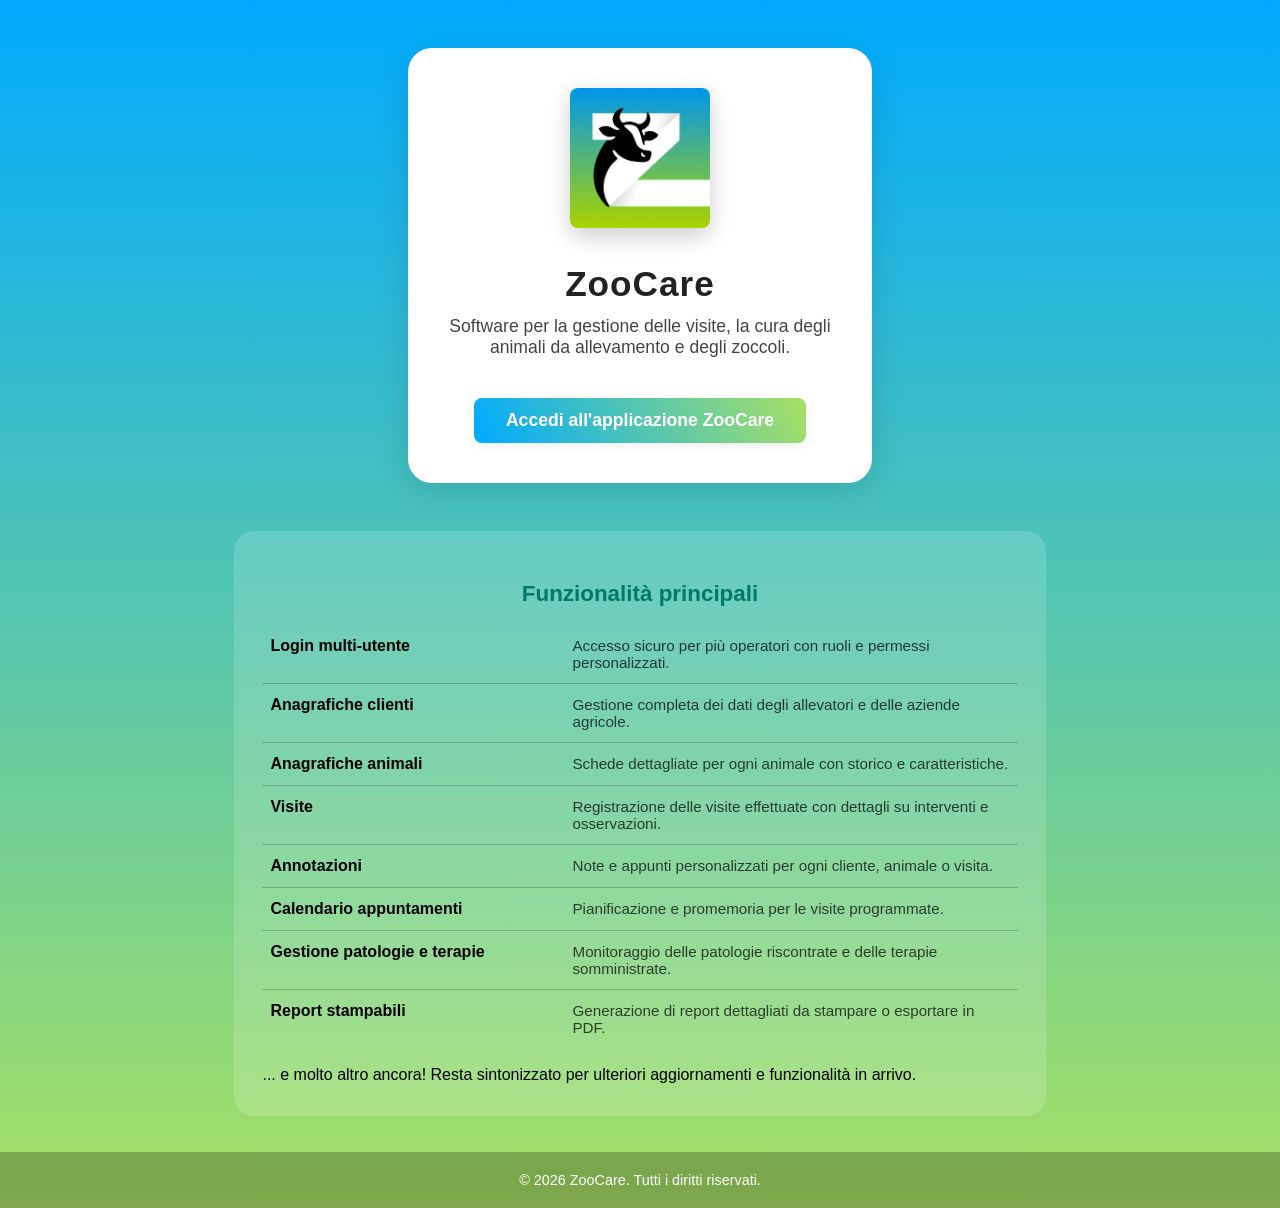
==== index.html @ af63c7a3 "feat: basig html and styles for the splash page" ====
<!DOCTYPE html>
<html lang="it">
<head>
  <meta charset="UTF-8">
  <meta name="viewport" content="width=device-width, initial-scale=1.0">
  <title>ZooCare - Coming Soon</title>
  <link rel="icon" href="logo-zoocare.png">
  <link rel="stylesheet" href="styles.css">
</head>
<body>
  <div class="splash-box">
    <div class="logo">
      <img src="logo-zoocare.png" alt="Logo ZooCare" >
    </div>
    <h1>ZooCare</h1>
    <div class="subtitle">
      Software per la gestione delle visite, la cura degli animali da allevamento e degli zoccoli.
    </div>
    <a class="link-btn" href="https://hub.zoocare.app" target="_blank">Accedi all'applicazione ZooCare</a>
  </div>

  <div class="features-box">
    <h2>Funzionalità principali</h2>
    <table class="features-table">
      <tbody>
        <tr>
          <td>Login multi-utente</td>
          <td>Accesso sicuro per più operatori con ruoli e permessi personalizzati.</td>
        </tr>
        <tr>
          <td>Anagrafiche clienti</td>
          <td>Gestione completa dei dati degli allevatori e delle aziende agricole.</td>
        </tr>
        <tr>
          <td>Anagrafiche animali</td>
          <td>Schede dettagliate per ogni animale con storico e caratteristiche.</td>
        </tr>
        <tr>
          <td>Visite</td>
          <td>Registrazione delle visite effettuate con dettagli su interventi e osservazioni.</td>
        </tr>
        <tr>
          <td>Annotazioni</td>
          <td>Note e appunti personalizzati per ogni cliente, animale o visita.</td>
        </tr>
        <tr>
          <td>Calendario appuntamenti</td>
          <td>Pianificazione e promemoria per le visite programmate.</td>
        </tr>
        <tr>
          <td>Gestione patologie e terapie</td>
          <td>Monitoraggio delle patologie riscontrate e delle terapie somministrate.</td>
        </tr>
        <tr>
          <td>Report stampabili</td>
          <td>Generazione di report dettagliati da stampare o esportare in PDF.</td>
        </tr>
      </tbody>
    </table>
    <br>
    ... e molto altro ancora! Resta sintonizzato per ulteriori aggiornamenti e funzionalità in arrivo.
  </div>

  <footer>
    &copy; 2026 ZooCare. Tutti i diritti riservati.
  </footer>
</body>
</html>
---- styles.css ----
body {
  margin: 0;
  padding: 0;
  min-height: 100vh;
  display: flex;
  flex-direction: column;
  justify-content: center;
  align-items: center;
  background: linear-gradient(180deg, #00aaff 0%, #a8e063 100%);
  font-family: 'Segoe UI', Arial, sans-serif;
}

.logo {
  margin-bottom: 12px;
  box-shadow: 0 8px 22px rgba(0, 0, 0, 0.2);
  border-radius: 12px;
  display: flex;
  justify-content: center;
  align-items: center;
}

.logo img {
  width: 140px;
  height: 140px;
  border-radius: 8px;
}

h1 {
  font-size: 2.2rem;
  color: #222;
  margin-bottom: 12px;
  letter-spacing: 1px;
}

.subtitle {
  font-size: 1.1rem;
  color: #444;
  margin-bottom: 32px;
  text-align: center;
  max-width: 400px;
}

.coming-soon {
  font-size: 1.2rem;
  color: #00796b;
  font-weight: bold;
  margin-bottom: 24px;
}

.link {
  font-size: 1rem;
  color: #007aff;
  text-decoration: none;
  border-bottom: 1px dotted #007aff;
  transition: color 0.2s;
}

.link:hover {
  color: #005fa3;
}

.splash-box {
  background: #fff;
  padding: 40px 32px;
  border-radius: 24px;
  box-shadow: 0 8px 32px rgba(0,0,0,0.12);
  display: flex;
  flex-direction: column;
  align-items: center;
  max-width: 420px;
  margin: 48px 0;
}

.link-btn {
  display: inline-block;
  margin-top: 8px;
  padding: 12px 32px;
  background: linear-gradient(60deg, #00aaff 1%, #a8e063 100%);
  color: #fff;
  font-weight: bold;
  font-size: 1.1rem;
  border: none;
  border-radius: 8px;
  text-decoration: none;
  box-shadow: 0 2px 8px rgba(0,0,0,0.08);
  transition: background 0.2s, box-shadow 0.2s;
}

.link-btn:hover {
  background: linear-gradient(60deg, #007aff 1%, #7ed957 100%);
  box-shadow: 0 4px 16px rgba(0,0,0,0.12);
}

.features-box {
  background: rgba(255, 255, 255, 0.15);
  padding: 32px 28px;
  border-radius: 20px;
  max-width: 800px;
  margin: 0 auto 36px auto;
}

.features-box h2 {
  font-size: 1.4rem;
  color: #00796b;
  margin-bottom: 18px;
  text-align: center;
}

.features-table {
  width: 100%;
  border-collapse: collapse;
}

.features-table tr {
  border-bottom: 1px solid rgba(0, 0, 0, 0.2);
}

.features-table tr:last-child {
  border-bottom: none;
}

.features-table td {
  padding: 12px 8px;
  vertical-align: top;
}

.features-table td:first-child {
  font-weight: bold;
  color: #000;
  white-space: nowrap;
  width: 40%;
}

.features-table td:last-child {
  color: rgba(0, 0, 0, 0.72);
  font-size: 0.95rem;
}

footer {
  width: 100%;
  text-align: center;
  color: rgba(255, 255, 255, 0.99);
  background-color: rgba(0, 0, 0, 0.25);
  font-size: 0.9rem;
  padding: 20px 0;
  margin-top: auto;
}
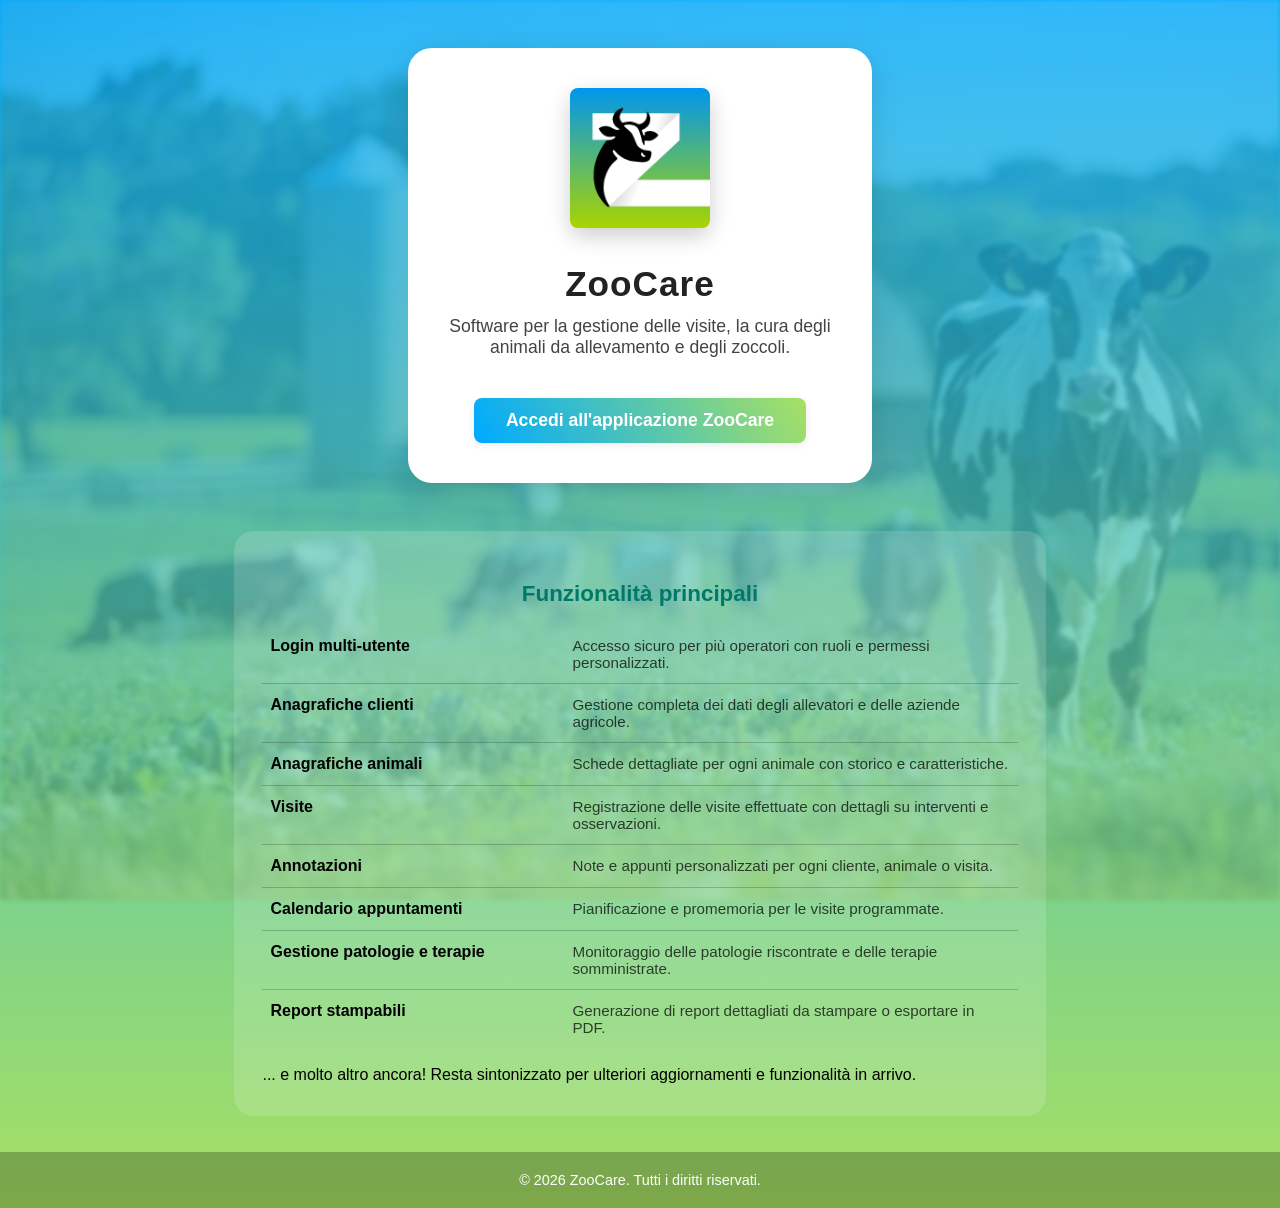
==== commit cceaf37f: "feat: mobile styles" ====
--- a/index.html
+++ b/index.html
@@ -6,6 +6,7 @@
   <title>ZooCare - Coming Soon</title>
   <link rel="icon" href="logo-zoocare.png">
   <link rel="stylesheet" href="styles.css">
+  <link rel="stylesheet" href="mobile.css">
 </head>
 <body>
   <div class="splash-box">
--- a/styles.css
+++ b/styles.css
@@ -1,3 +1,7 @@
+html, body {
+  overscroll-behavior: none;
+}
+
 body {
   margin: 0;
   padding: 0;
@@ -8,6 +12,24 @@
   align-items: center;
   background: linear-gradient(180deg, #00aaff 0%, #a8e063 100%);
   font-family: 'Segoe UI', Arial, sans-serif;
+  position: relative;
+}
+
+body::before {
+  content: '';
+  position: fixed;
+  top: 0;
+  left: 0;
+  width: 100%;
+  height: 100%;
+  background-image: url('bg.webp');
+  background-repeat: no-repeat;
+  background-size: cover;
+  background-attachment: fixed;
+  opacity: 0.25;
+  filter: blur(2px);
+  z-index: -1;
+  pointer-events: none;
 }
 
 .logo {
--- a/mobile.css
+++ b/mobile.css
@@ -0,0 +1,130 @@
+/* Mobile styles - max 768px */
+@media screen and (max-width: 768px) {
+  body {
+    padding: 0;
+  }
+
+  .splash-box {
+    padding: 28px 20px;
+    margin: 24px 24px;
+    max-width: 100%;
+    border-radius: 18px;
+  }
+
+  .logo img {
+    width: 100px;
+    height: 100px;
+  }
+
+  h1 {
+    font-size: 1.8rem;
+    margin-bottom: 8px;
+  }
+
+  .subtitle {
+    font-size: 1rem;
+    margin-bottom: 24px;
+    max-width: 100%;
+  }
+
+  .link-btn {
+    padding: 12px 24px;
+    font-size: 1rem;
+    width: 100%;
+    text-align: center;
+    box-sizing: border-box;
+  }
+
+  .features-box {
+    padding: 20px 16px;
+    margin: 24px;
+    max-width: 100%;
+    border-radius: 16px;
+  }
+
+  .features-box h2 {
+    font-size: 1.2rem;
+    margin-bottom: 14px;
+  }
+
+  .features-table td {
+    display: block;
+    padding: 8px 4px;
+    width: 100%;
+  }
+
+  .features-table td:first-child {
+    white-space: normal;
+    padding-bottom: 4px;
+    border-bottom: none;
+  }
+
+  .features-table td:last-child {
+    padding-top: 0;
+    padding-bottom: 16px;
+    font-size: 0.9rem;
+  }
+
+  .features-table tr {
+    display: block;
+    border-bottom: 1px solid rgba(0, 0, 0, 0.15);
+    padding: 8px 0;
+  }
+
+  .features-table tr:last-child {
+    border-bottom: none;
+  }
+
+  footer {
+    font-size: 0.8rem;
+    padding: 16px 0;
+  }
+}
+
+/* Extra small devices - max 480px */
+@media screen and (max-width: 480px) {
+  body {
+    padding: 0;
+  }
+
+  .splash-box {
+    padding: 24px 16px;
+    margin: 16px 16px;
+  }
+
+  .logo img {
+    width: 80px;
+    height: 80px;
+  }
+
+  h1 {
+    font-size: 1.5rem;
+  }
+
+  .subtitle {
+    font-size: 0.95rem;
+  }
+
+  .link-btn {
+    padding: 10px 20px;
+    font-size: 0.95rem;
+  }
+
+  .features-box {
+    padding: 16px 12px;
+    border-radius: 0;
+    margin-bottom: 0;
+  }
+
+  .features-box h2 {
+    font-size: 1.1rem;
+  }
+
+  .features-table td:first-child {
+    font-size: 0.95rem;
+  }
+
+  .features-table td:last-child {
+    font-size: 0.85rem;
+  }
+}
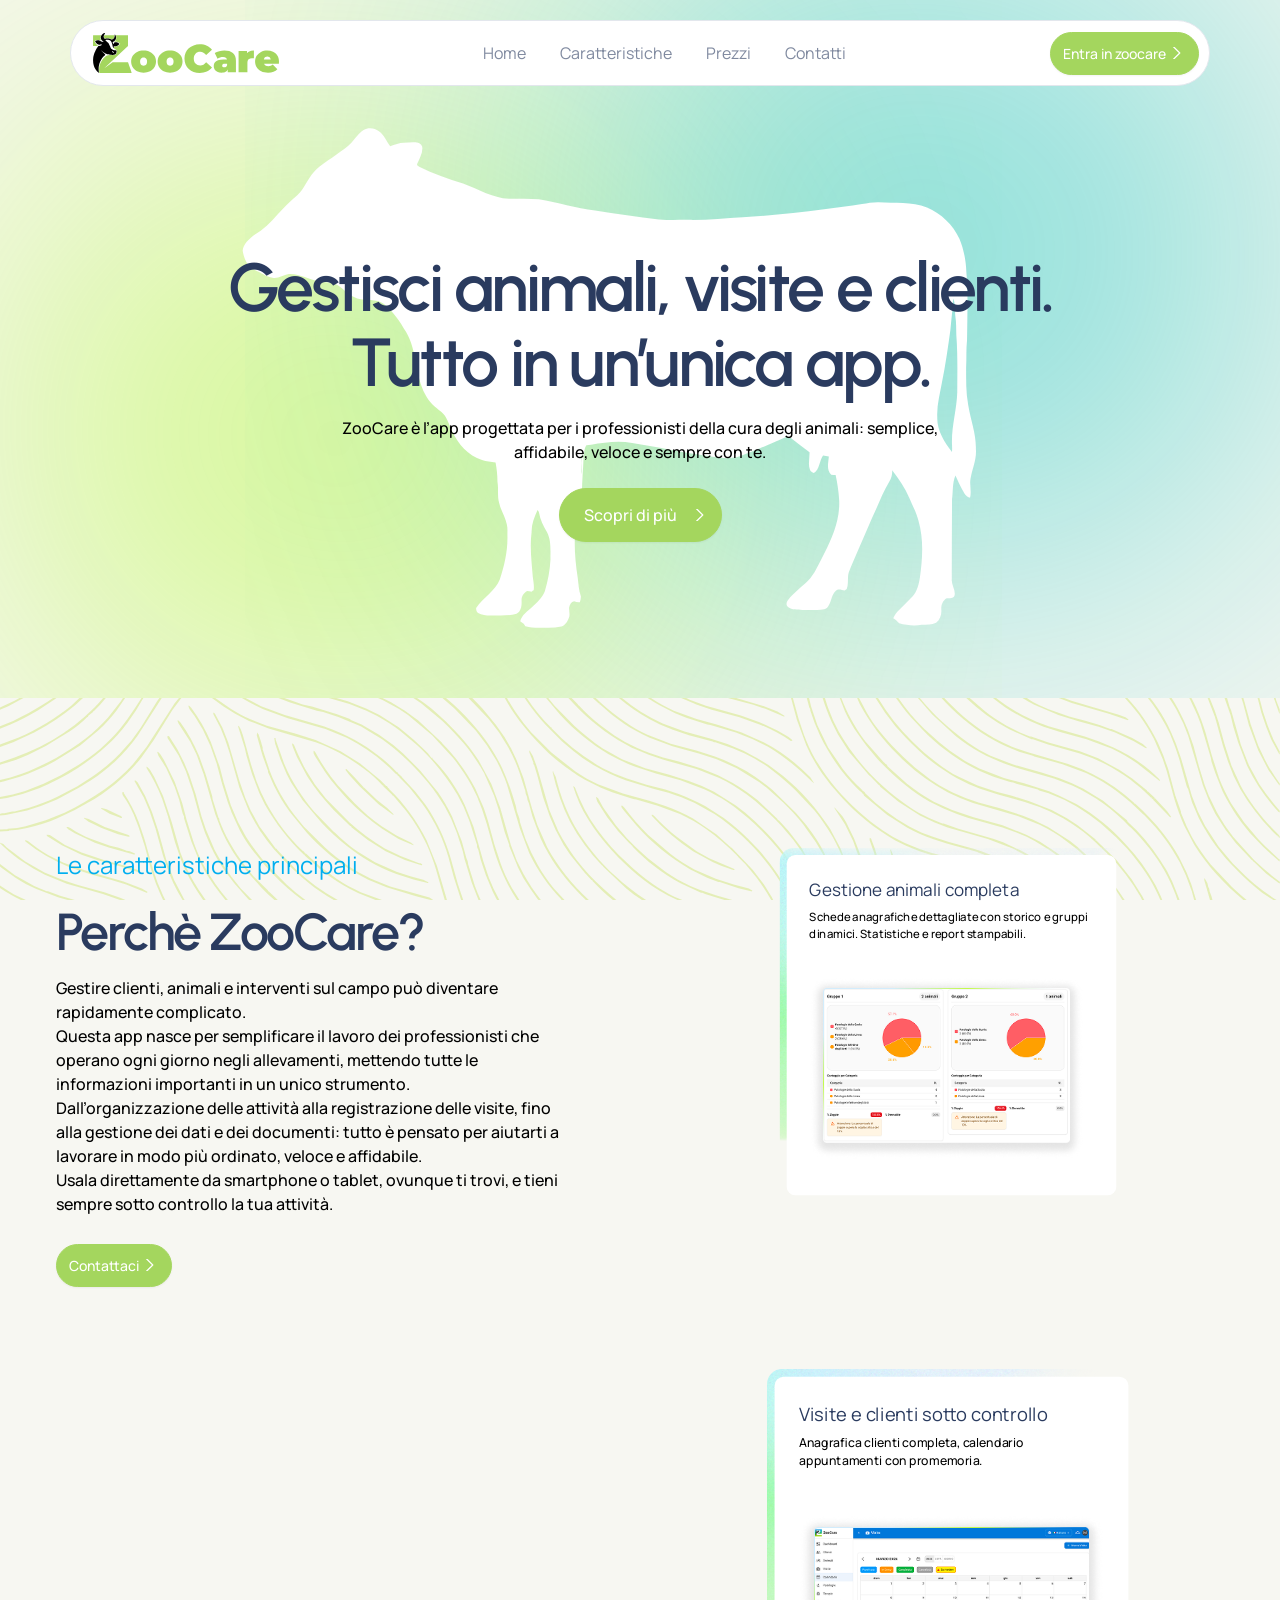
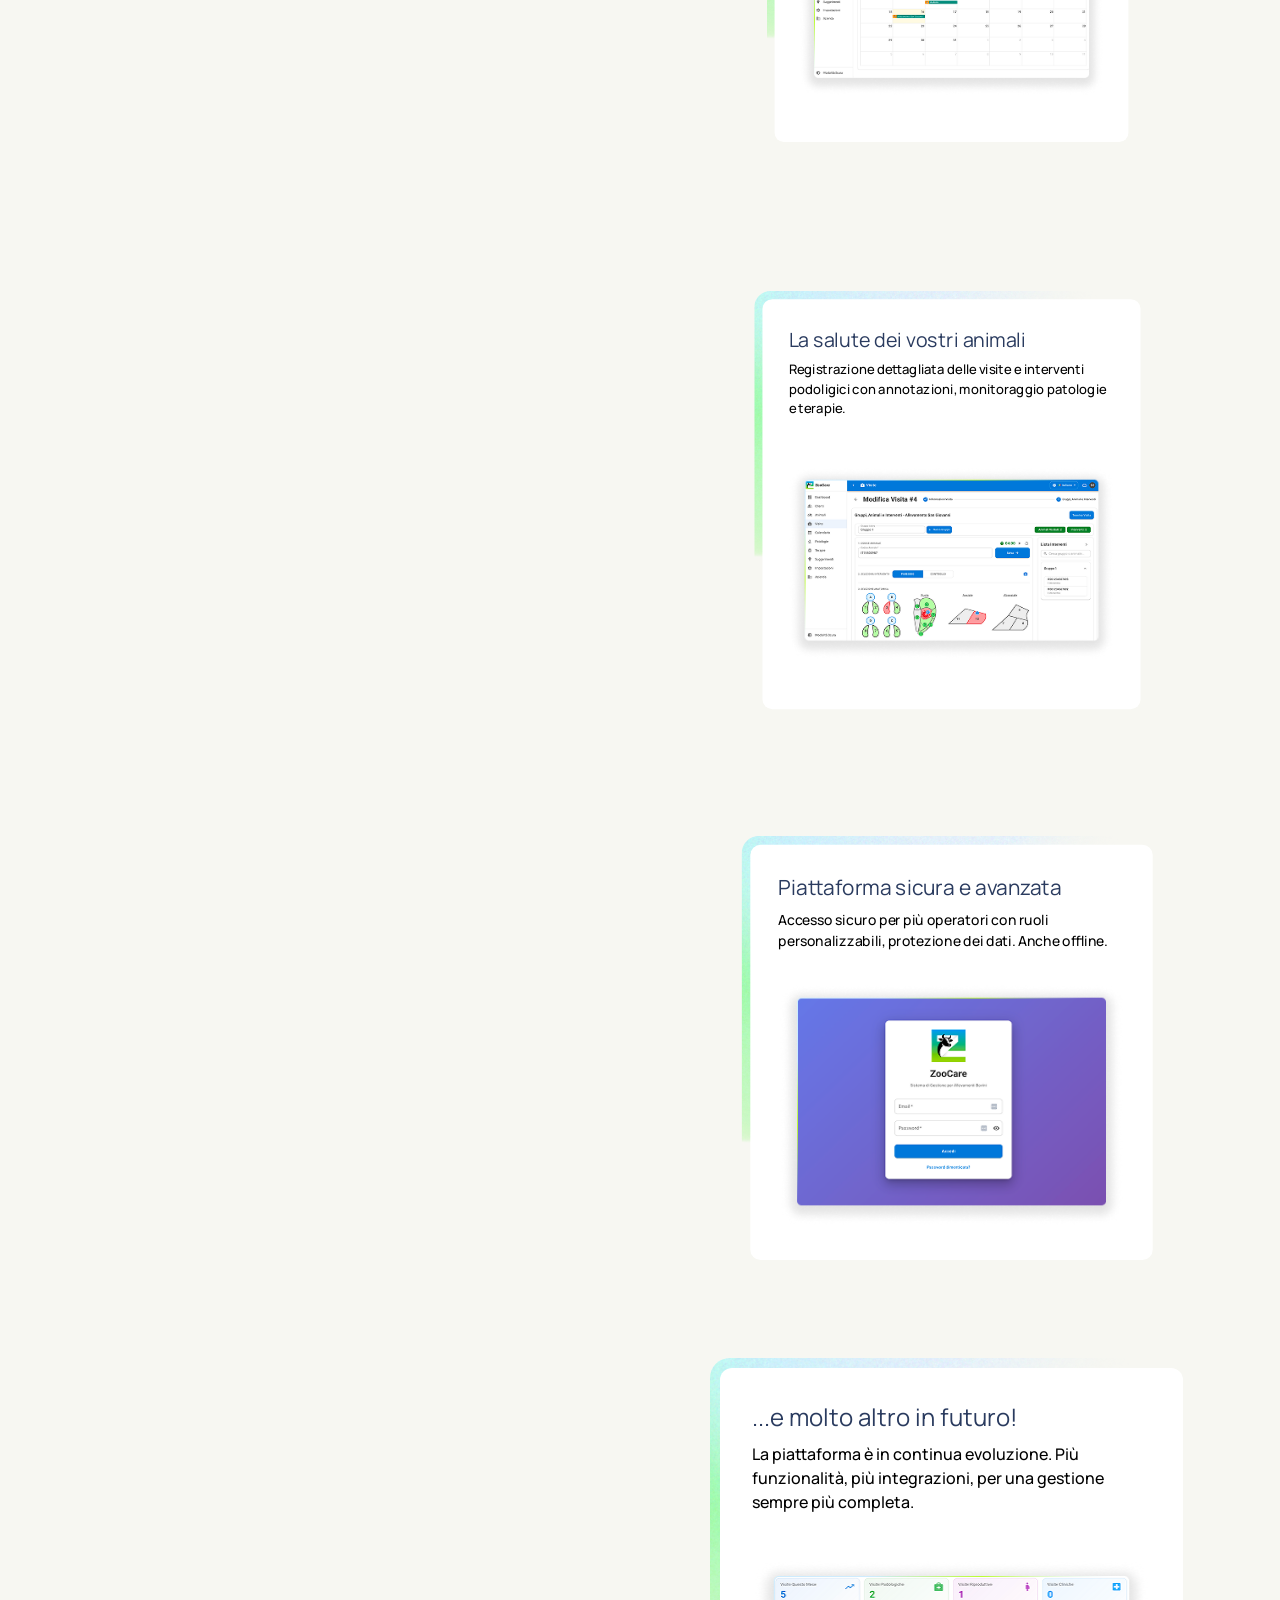
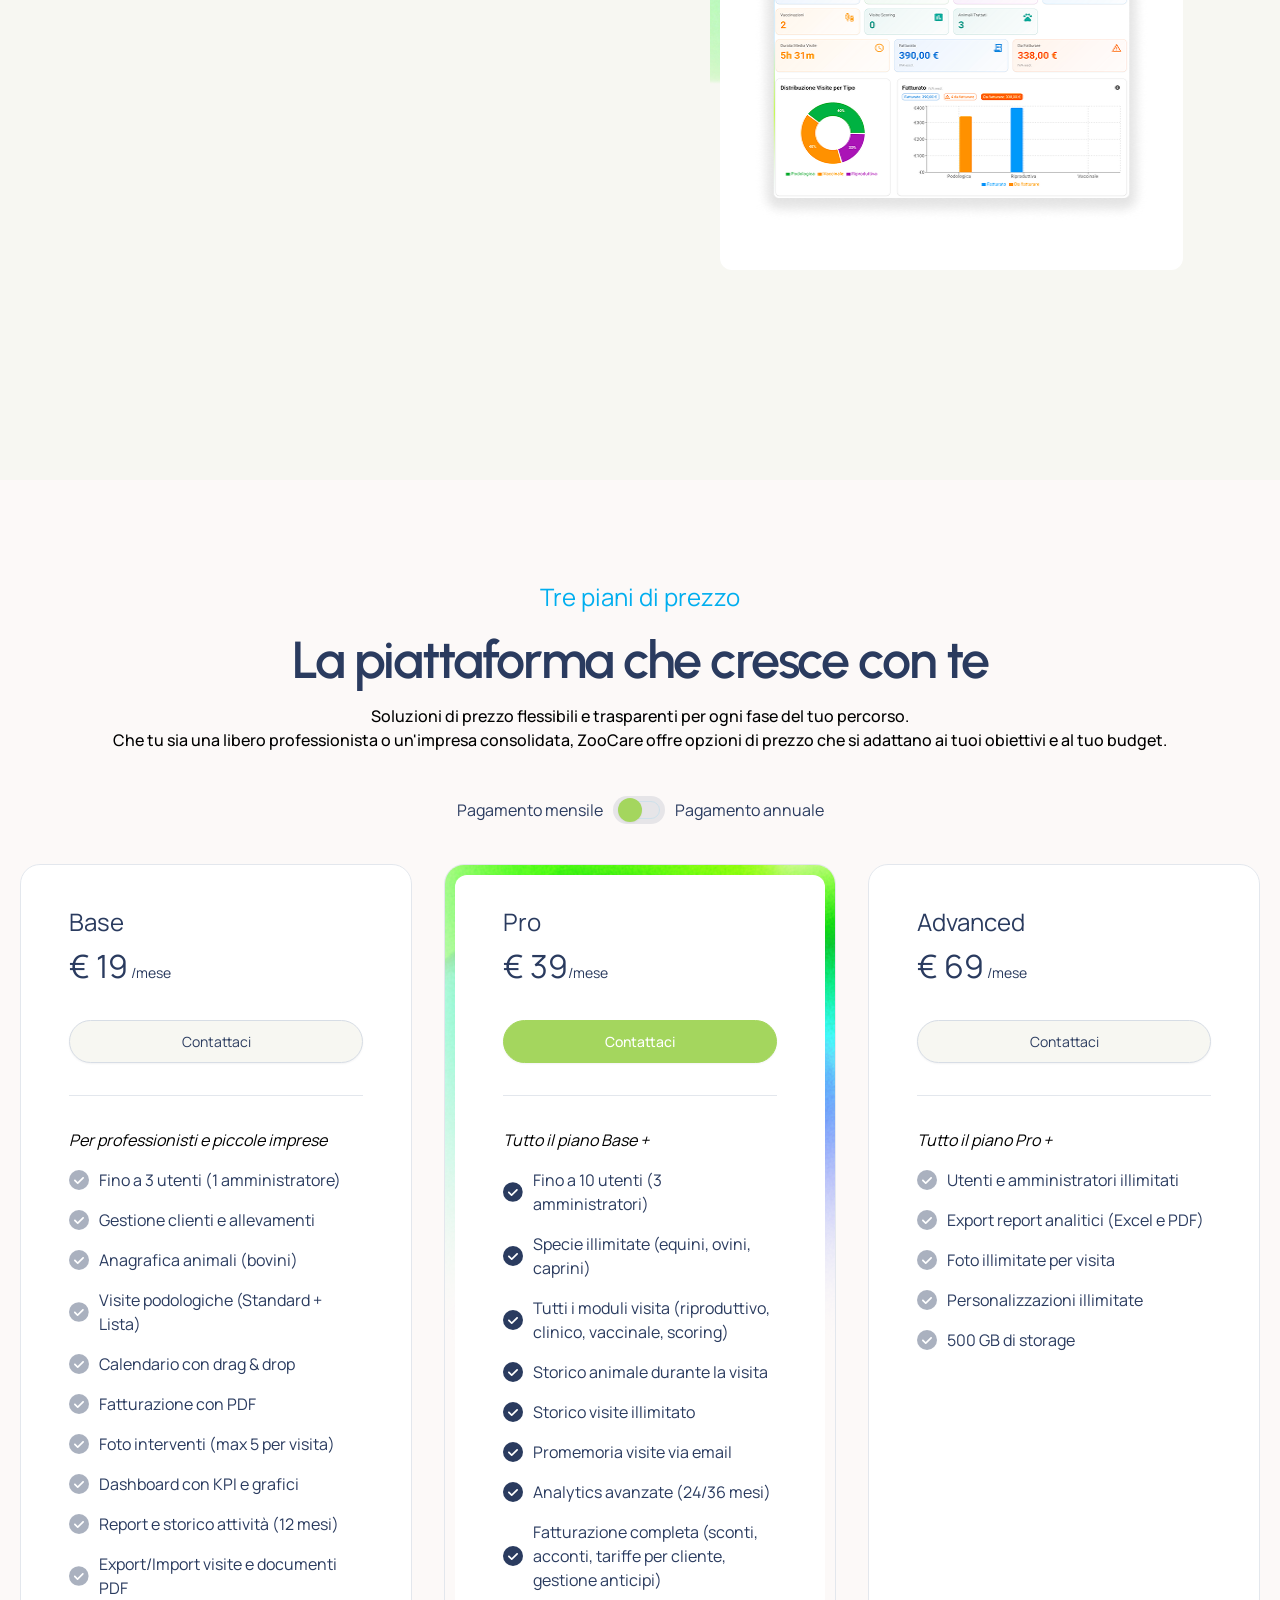
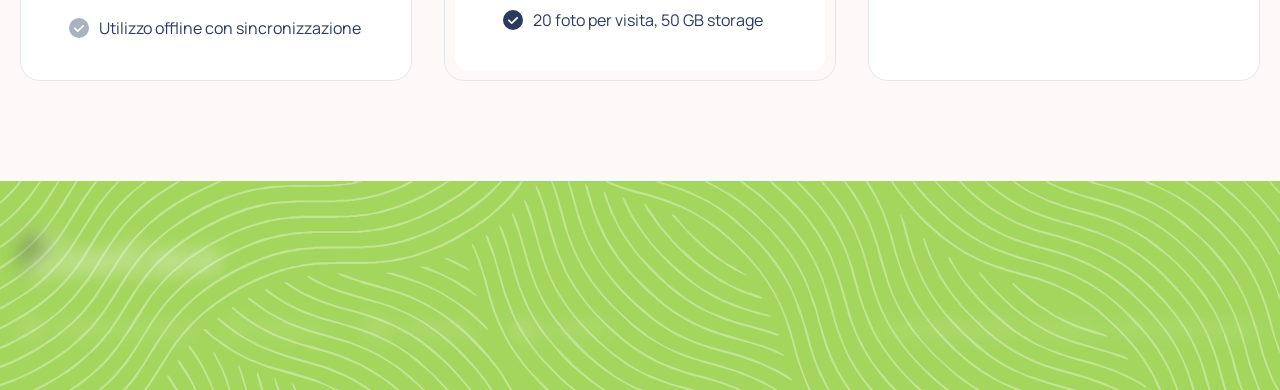
==== commit 806cbc89: "Deploy zoocare-website to / - 2026-03-31 19:22:18 UTC" ====
--- a/index.html
+++ b/index.html
@@ -1,69 +1,1367 @@
-<!DOCTYPE html>
-<html lang="it">
-<head>
-  <meta charset="UTF-8">
-  <meta name="viewport" content="width=device-width, initial-scale=1.0">
-  <title>ZooCare - Coming Soon</title>
-  <link rel="icon" href="logo-zoocare.png">
-  <link rel="stylesheet" href="styles.css">
-  <link rel="stylesheet" href="mobile.css">
-</head>
-<body>
-  <div class="splash-box">
-    <div class="logo">
-      <img src="logo-zoocare.png" alt="Logo ZooCare" >
-    </div>
-    <h1>ZooCare</h1>
-    <div class="subtitle">
-      Software per la gestione delle visite, la cura degli animali da allevamento e degli zoccoli.
-    </div>
-    <a class="link-btn" href="https://hub.zoocare.app" target="_blank">Accedi all'applicazione ZooCare</a>
-  </div>
-
-  <div class="features-box">
-    <h2>Funzionalità principali</h2>
-    <table class="features-table">
-      <tbody>
-        <tr>
-          <td>Login multi-utente</td>
-          <td>Accesso sicuro per più operatori con ruoli e permessi personalizzati.</td>
-        </tr>
-        <tr>
-          <td>Anagrafiche clienti</td>
-          <td>Gestione completa dei dati degli allevatori e delle aziende agricole.</td>
-        </tr>
-        <tr>
-          <td>Anagrafiche animali</td>
-          <td>Schede dettagliate per ogni animale con storico e caratteristiche.</td>
-        </tr>
-        <tr>
-          <td>Visite</td>
-          <td>Registrazione delle visite effettuate con dettagli su interventi e osservazioni.</td>
-        </tr>
-        <tr>
-          <td>Annotazioni</td>
-          <td>Note e appunti personalizzati per ogni cliente, animale o visita.</td>
-        </tr>
-        <tr>
-          <td>Calendario appuntamenti</td>
-          <td>Pianificazione e promemoria per le visite programmate.</td>
-        </tr>
-        <tr>
-          <td>Gestione patologie e terapie</td>
-          <td>Monitoraggio delle patologie riscontrate e delle terapie somministrate.</td>
-        </tr>
-        <tr>
-          <td>Report stampabili</td>
-          <td>Generazione di report dettagliati da stampare o esportare in PDF.</td>
-        </tr>
-      </tbody>
-    </table>
-    <br>
-    ... e molto altro ancora! Resta sintonizzato per ulteriori aggiornamenti e funzionalità in arrivo.
-  </div>
-
-  <footer>
-    &copy; 2026 ZooCare. Tutti i diritti riservati.
-  </footer>
-</body>
-</html>+<!doctype html>
+<html lang="en">
+  <head>
+    <!-- =========================
+Head links 
+===========================-->
+
+<meta charset="UTF-8" />
+<meta name="viewport" content="width=device-width, initial-scale=1.0" />
+<meta name="title" content="ZooCare - L'app per i professionisti della cura degli animali" />
+<meta
+  name="description"
+  content="ZooCare è l'app progettata per i professionisti della cura degli animali: gestisci animali, visite e clienti in un'unica app semplice, affidabile, veloce e sempre con te."
+/>
+<meta
+  name="keywords"
+  content="gestione animali, app veterinaria, gestione allevamenti, visite veterinarie, gestione clienti animali, software veterinario, app allevatori, ZooCare"
+/>
+<meta name="author" content="ZooCare" />
+<meta
+  name="robots"
+  content="index, follow, max-snippet:-1, max-image-preview:large, max-video-preview:-1"
+/>
+<meta name="googlebot" content="index, follow" />
+<meta name="bingbot" content="index, follow" />
+
+<meta name="language" content="Italian" />
+<meta name="geo.region" content="IT" />
+<meta name="geo.placename" content="Italy" />
+
+<link rel="canonical" href="https://zoocare.app/" />
+
+<!-- Additional SEO Meta Tags -->
+<meta name="rating" content="General" />
+<meta name="distribution" content="Global" />
+<meta name="revisit-after" content="7 days" />
+<meta name="expires" content="never" />
+
+<!-- Open Graph / Facebook -->
+<meta property="og:type" content="website" />
+<meta property="og:url" content="https://zoocare.app/" />
+<meta property="og:title" content="ZooCare - L'app per i professionisti della cura degli animali" />
+<meta
+  property="og:description"
+  content="ZooCare è l'app progettata per i professionisti della cura degli animali: gestisci animali, visite e clienti in un'unica app semplice, affidabile, veloce e sempre con te."
+/>
+<meta
+  property="og:image"
+  content="https://zoocare.app/new/og-image.jpg"
+/>
+<meta property="og:image:width" content="1200" />
+<meta property="og:image:height" content="630" />
+<meta property="og:image:alt" content="ZooCare - L'app per i professionisti della cura degli animali" />
+<meta property="og:site_name" content="ZooCare" />
+<meta property="og:locale" content="it_IT" />
+<meta property="article:author" content="ZooCare" />
+<meta property="article:publisher" content="ZooCare" />
+
+<!-- Twitter -->
+<meta name="twitter:card" content="summary_large_image" />
+<meta name="twitter:site" content="@ZooCare" />
+<meta name="twitter:creator" content="@ZooCare" />
+<meta name="twitter:url" content="https://zoocare.app/" />
+<meta name="twitter:title" content="ZooCare - L'app per i professionisti della cura degli animali" />
+<meta
+  name="twitter:description"
+  content="ZooCare è l'app progettata per i professionisti della cura degli animali: gestisci animali, visite e clienti in un'unica app semplice, affidabile, veloce e sempre con te."
+/>
+<meta
+  name="twitter:image"
+  content="https://zoocare.app/new/og-image.jpg"
+/>
+<meta name="twitter:image:alt" content="ZooCare - L'app per i professionisti della cura degli animali" />
+
+<!-- Additional SEO Meta Tags -->
+<meta name="theme-color" content="#000000" />
+<meta name="msapplication-TileColor" content="#000000" />
+<meta name="mobile-web-app-capable" content="yes" />
+<meta name="apple-mobile-web-app-status-bar-style" content="black-translucent" />
+<meta name="apple-mobile-web-app-title" content="ZooCare" />
+<meta name="application-name" content="ZooCare" />
+<meta name="msapplication-tooltip" content="ZooCare - L'app per i professionisti della cura degli animali" />
+<meta name="msapplication-starturl" content="/" />
+<!-- Favicon and Icons -->
+<link rel="icon" type="image/png" href="/favicon-96x96.png" sizes="96x96" />
+<link rel="icon" type="image/svg+xml" href="/favicon.svg" />
+<link rel="shortcut icon" href="/favicon.ico" />
+<link rel="apple-touch-icon" sizes="180x180" href="/apple-touch-icon.png" />
+<link rel="manifest" href="/site.webmanifest" />
+<link rel="preconnect" href="https://fonts.googleapis.com" />
+<link rel="preconnect" href="https://fonts.gstatic.com" crossorigin />
+<link href="https://fonts.googleapis.com/css2?family=Manrope:wght@200..800&family=Urbanist:ital,wght@0,100..900;1,100..900&display=swap" rel="stylesheet">+
+
+    <title>ZooCare</title>
+    
+    <link rel="stylesheet" href="/assets/index-TMapyif7.css">
+  </head>
+  <body class="bg-background-1 dark:bg-background-5 overflow-x-hidden">
+    <!-- =========================
+Header v1
+===========================-->
+<header>
+  <div
+    class="header-one lp:max-w-[1290px]! bg-white border-stroke-2 dark:border-stroke-6 dark:bg-background-9 fixed top-5 left-1/2 z-50 mx-auto flex w-full max-w-[350px] -translate-x-1/2 items-center justify-between rounded-full border px-2.5 py-2.5 opacity-0 backdrop-blur-lg max-[400px]:max-w-[350px] min-[425px]:max-w-[375px] min-[500px]:max-w-[450px] sm:max-w-[620px] md:max-w-[720px] lg:max-w-[960px] xl:max-w-[1140px] xl:py-0 dark:border"
+    data-ns-animate
+    data-direction="up"
+    data-offset="100"
+  >
+    <div>
+      <a href="./">
+        <span class="sr-only">Home</span>
+        <figure class="hidden lg:block lg:max-w-[198px] pl-3 pt-3 pb-3">
+          <img src="./images/ZooCare.svg" alt="ZooCare" class="dark:invert" />
+        </figure>
+        <figure class="block max-w-[44px] lg:hidden">
+          <img src="./images/ZooCare-icon.svg" alt="Nexsas" class="pl-3 block w-full dark:hidden" />
+          <img src="./images/shared/logo-dark.svg" alt="Nexsas" class="pl-3 hidden w-full dark:block" />
+        </figure>
+      </a>
+    </div>
+    <nav class="hidden items-center xl:flex">
+      <ul class="flex items-center">
+        <li class="nav-item relative cursor-pointer py-2.5">
+          <a
+            href="#home"
+            class="lenis-scroll-to hover:border-stroke-2 dark:hover:border-stroke-7 text-tagline-1 text-secondary/60 hover:text-secondary dark:text-accent/60 dark:hover:text-accent flex items-center gap-1 rounded-full border border-transparent px-4 py-2 font-normal transition-all duration-200"
+          >
+            <span>Home</span>
+          </a>
+        </li>
+        <li class="nav-item relative cursor-pointer py-2.5">
+          <a
+            href="#features"
+            class="lenis-scroll-to hover:border-stroke-2 dark:hover:border-stroke-7 text-tagline-1 text-secondary/60 hover:text-secondary dark:text-accent/60 dark:hover:text-accent flex items-center gap-1 rounded-full border border-transparent px-4 py-2 font-normal transition-all duration-200"
+          >
+            <span>Caratteristiche</span>
+          </a>
+        </li>
+        <li class="nav-item relative cursor-pointer py-2.5">
+          <a
+            href="#pricing"
+            class="lenis-scroll-to hover:border-stroke-2 dark:hover:border-stroke-7 text-tagline-1 text-secondary/60 hover:text-secondary dark:text-accent/60 dark:hover:text-accent flex items-center gap-1 rounded-full border border-transparent px-4 py-2 font-normal transition-all duration-200"
+          >
+            <span>Prezzi</span>
+          </a>
+        </li>
+        <li class="nav-item relative cursor-pointer py-2.5">
+          <a
+            href="mailto:info@zoocare.app"
+            class="hover:border-stroke-2 dark:hover:border-stroke-7 text-tagline-1 text-secondary/60 hover:text-secondary dark:text-accent/60 dark:hover:text-accent flex items-center gap-1 rounded-full border border-transparent px-4 py-2 font-normal transition-all duration-200"
+          >
+            <span>Contatti</span>
+          </a>
+        </li>
+      </ul>
+    </nav>
+
+    <div class="hidden items-center justify-center xl:flex">
+      <a href="https://hub.zoocare.app/login" class="btn btn-md btn-primary hover:btn-primary dark:btn-accent">
+        <span>Entra in ZooCare</span>
+      </a>
+    </div>
+    <div class="block xl:hidden">
+      <button
+        class="nav-hamburger bg-background-4 dark:bg-background-6 flex size-12 cursor-pointer flex-col items-center justify-center gap-[5px] rounded-full"
+      >
+        <span class="sr-only">Menu</span>
+        <span class="bg-stroke-9 dark:bg-stroke-1 block h-0.5 w-6"></span>
+        <span class="bg-stroke-9 dark:bg-stroke-1 block h-0.5 w-6"></span>
+        <span class="bg-stroke-9 dark:bg-stroke-1 block h-0.5 w-6"></span>
+      </button>
+    </div>
+  </div>
+  <!-- =========================
+Mobile Menu
+===========================-->
+
+<aside
+  class="sidebar dark:bg-background-7 scroll-bar fixed top-0 right-0 z-999 h-screen w-full translate-x-full bg-white transition-all duration-300 sm:w-1/2 xl:hidden"
+>
+  <div class="space-y-4 p-5 sm:p-8 lg:p-9">
+    <div class="flex items-center justify-between">
+      <a href="./">
+        <span class="sr-only">Home</span>
+        <figure class="max-w-[44px]">
+          <img src="./images/ZooCare-icon.svg" alt="Nexsas" class="block w-full dark:hidden" />
+          <img src="./images/shared/logo-dark.svg" alt="Nexsas" class="hidden w-full dark:block" />
+        </figure>
+      </a>
+      <button
+        class="nav-hamburger-close bg-background-4 dark:bg-background-9 relative flex size-10 cursor-pointer flex-col items-center justify-center gap-1.5 rounded-full"
+      >
+        <span class="sr-only">Close Menu</span>
+        <span class="bg-stroke-9/60 dark:bg-stroke-1 absolute block h-0.5 w-4 rotate-45"></span>
+        <span class="bg-stroke-9/60 dark:bg-stroke-1 absolute block h-0.5 w-4 -rotate-45"></span>
+      </button>
+    </div>
+    <div class="scroll-bar h-[85vh] w-full overflow-x-hidden overflow-y-auto pb-10">
+      <ul>
+        <li>
+          <a href="#home" class="text-tagline-1 font-normal text-secondary/60 dark:text-accent/60 transition-all duration-200 py-3 border-b border-stroke-4 dark:border-stroke-6 w-full text-left block">
+            Home 
+          </a>
+        </li>
+        <li>
+          <a href="#features" class="text-tagline-1 font-normal text-secondary/60 dark:text-accent/60 transition-all duration-200 py-3 border-b border-stroke-4 dark:border-stroke-6 w-full text-left block">
+            Caratteristiche 
+          </a>
+        </li>
+        <li>
+          <a href="#pricing" class="text-tagline-1 font-normal text-secondary/60 dark:text-accent/60 transition-all duration-200 py-3 border-b border-stroke-4 dark:border-stroke-6 w-full text-left block">
+            Prezzi 
+          </a>
+        </li>
+        <li>
+          <a href="mailto:info@zoocare.app" class="text-tagline-1 font-normal text-secondary/60 dark:text-accent/60 transition-all duration-200 py-3 border-b border-stroke-4 dark:border-stroke-6 w-full text-left block">
+            Contatti 
+          </a>
+        </li>
+      </ul>
+    </div>
+  </div>
+</aside>
+
+</header>
+
+
+    <main>
+      <!-- =========================
+Hero section
+===========================-->
+<section
+  style="background-image: url('/images/bg-zoocare-cow.svg'), url('/images/bg-zoocare-colors.svg');"
+  class="hero-section relative z-0 bg-cover bg-position-[center] bg-no-repeat pt-[260px] pb-9 sm:pt-[150px] sm:pb-[80px] max-sm:pt-[120px] max-sm:pb-[40px] md:pt-[150px] md:pb-14 lg:pt-[190px] xl:pt-[250px] xl:pb-[120px]"
+  id="home"
+>
+  <!--Hero Title Content-->
+  <div
+    class="main-container relative z-10 mb-[100px] flex flex-col items-center space-y-[124px] lg:mb-[50px] xl:mb-[30px] max-sm:mb-[20px] sm:mb-[20px]"
+  >
+    <!--Hero shape right item-->
+    <div class="text-left max-lg:pt-[40px] max-md:pt-[0px] md:text-center">
+      <h1 data-ns-animate data-delay="0.2" class="hero-title mb-4 tracking-tight">
+        Gestisci animali, visite e clienti.<br class="hidden md:block" />
+        Tutto in un’unica app.
+      </h1>
+      <p data-ns-animate data-delay="0.2" class="mx-auto mb-6 max-w-[650px]">
+        ZooCare è l’app progettata per i professionisti della cura degli animali: semplice, affidabile, veloce e sempre con te.
+      </p>
+      <div data-ns-animate data-delay="0.6" class="block md:inline-block">
+        <a
+          href="#features"
+          class="lenis-scroll-to btn btn-primary hover:btn-white dark:btn-accent btn-xl dark:hover:btn-primary mx-auto w-[90%] md:w-auto"
+          aria-label="Start building free"
+        >
+          <span>Scopri di più</span>
+        </a>
+      </div>
+    </div>
+  </div>
+</section>
+
+      <!-- =========================
+Integration section
+===========================-->
+<section
+  class="pt-16 px-9 bg-background-1 bg-[url('/images/bg-waves-green.svg')] bg-fixed md:pt-20 lg:pt-[90px] xl:pt-[150px] pb-8 md:pb-10 lg:pb-[90px] xl:pb-[200px]" id="features"
+>
+  <div>
+    <div class="main-container">
+      <div class="flex flex-col lg:flex-row items-start gap-y-24 gap-x-[140px]">
+        <div
+          class="w-full lg:flex-1 lg:sticky lg:top-28 lg:max-w-full max-w-[520px] lg:mx-0 mx-auto text-center lg:text-left"
+        >
+          <h5 data-ns-animate data-delay="0.2" class="text-accent pb-5"> Le caratteristiche principali </h5>
+          <h2 data-ns-animate data-delay="0.3" class="mb-3 max-w-[529px]">
+            Perchè ZooCare?
+          </h2>
+          <p data-ns-animate data-delay="0.4" class="mb-7 lg:max-w-[620px]">
+            Gestire clienti, animali e interventi sul campo può diventare rapidamente complicato.<br/>
+Questa app nasce per semplificare il lavoro dei professionisti che operano ogni giorno negli allevamenti, mettendo tutte le informazioni importanti in un unico strumento.<br/>
+Dall’organizzazione delle attività alla registrazione delle visite, fino alla gestione dei dati e dei documenti: tutto è pensato per aiutarti a lavorare in modo più ordinato, veloce e affidabile.<br/>
+Usala direttamente da smartphone o tablet, ovunque ti trovi, e tieni sempre sotto controllo la tua attività.
+          </p>
+          <div data-ns-animate data-delay="0.5">
+            <a
+              href="https://hub.zoocare.app/contact-us"
+              rel="noopener noreferrer"
+              class="btn btn-primary dark:btn-transparent btn-md w-[85%] md:w-auto mx-auto"
+            >
+              <span>Contattaci</span>
+            </a>
+          </div>
+        </div>
+
+        <div
+          class="w-full lg:flex-1 stack-cards js-stack-cards lg:max-w-full md:max-w-[50%] sm:max-w-[60%] lg:mx-0 mx-auto max-w-full"
+        >
+          <!-- Case Item 1-->
+          <div
+            class="stack-cards__item js-stack-cards__item lg:max-w-[483px] max-w-full max-sm:min-h-[433px]"
+          >
+            <div class="p-2.5 rounded-[20px] relative z-[10] overflow-hidden">
+              <!-- gradient border img  -->
+              <figure
+                class="absolute z-[-1] w-[600px] md:w-[900px] xl:w-[1050px] top-[-66%] md:top-[-99%] left-[-52%] md:left-[-103%] rotate-[-41deg] select-none pointer-events-none"
+              >
+                <img
+                  src="./images/ns-img-520.png"
+                  alt="gradient-border"
+                  class="w-full h-full object-cover"
+                />
+              </figure>
+
+              <figure class="p-8 bg-white dark:bg-background-5 rounded-xl space-y-6">
+                <figcaption class="space-y-2">
+                  <h5>Gestione animali completa</h5>
+                  <p class="max-w-[450px]">
+                    Schede anagrafiche dettagliate con storico e gruppi dinamici. Statistiche e report stampabili.
+                  </p>
+                </figcaption>
+                <figure class="max-w-[385px] w-full">
+                  <img
+                    src="./images/screen03.png"
+                    alt="Visite, interventi e patologie sotto controllo"
+                    class="w-full md:max-h-[300px] md:min-h-[300px]"
+                  />
+                </figure>
+              </figure>
+            </div>
+          </div>
+          <!--Case Item 2-->
+          <div
+            class="stack-cards__item js-stack-cards__item lg:max-w-[483px] max-w-full max-sm:min-h-[433px]"
+          >
+            <div class="p-2.5 rounded-[20px] relative z-[10] overflow-hidden">
+              <!-- gradient border img  -->
+              <figure
+                class="absolute z-[-1] w-[600px] md:w-[900px] xl:w-[1050px] top-[-76%] md:top-[-111%] left-[-62%] md:left-[-103%] rotate-[-41deg] select-none pointer-events-none"
+              >
+                <img
+                  src="./images/ns-img-520.png"
+                  alt="gradient-border"
+                  class="w-full h-full object-cover"
+                />
+              </figure>
+
+              <figure class="p-8 bg-white dark:bg-background-5 rounded-xl space-y-6">
+                <figcaption class="space-y-2">
+                  <h5>Visite e clienti sotto controllo</h5>
+                  <p class="max-w-[450px]">
+                    Anagrafica clienti completa, calendario appuntamenti con promemoria.
+                  </p>
+                </figcaption>
+                <div class="rounded-2xl overflow-hidden max-w-[400px] w-full">
+                  <img
+                    src="./images/screen02.png"
+                    alt="case icon"
+                    class="w-full dark:hidden md:max-h-[300px] md:min-h-[300px]"
+                  />
+                </div>
+              </figure>
+            </div>
+          </div>
+          <!--Case Item 3-->
+          <div
+            class="stack-cards__item js-stack-cards__item lg:max-w-[483px] max-w-full max-sm:min-h-[433px]"
+          >
+            <div class="p-2.5 rounded-[20px] relative z-[10] overflow-hidden">
+              <!-- gradient border img  -->
+              <figure
+                class="absolute z-[-1] w-[600px] md:w-[900px] xl:w-[1050px] top-[-75%] md:top-[-111%] left-[-65%] md:left-[-103%] rotate-[-41deg] select-none pointer-events-none"
+              >
+                <img
+                  src="./images/ns-img-520.png"
+                  alt="gradient-border"
+                  class="w-full h-full object-cover"
+                />
+              </figure>
+
+              <figure class="p-8 bg-white dark:bg-background-5 rounded-xl space-y-6">
+                <figcaption class="space-y-2">
+                  <h5>La salute dei vostri animali</h5>
+                  <p class="max-w-[450px]">Registrazione dettagliata delle visite e interventi podoligici con annotazioni, monitoraggio patologie e terapie.</p>
+                </figcaption>
+                <div class="rounded-2xl overflow-hidden max-w-[400px] w-full">
+                  <img
+                    src="./images/screen01.png"
+                    alt="case icon"
+                    class="w-full dark:hidden md:max-h-[300px] md:min-h-[300px]"
+                  />
+                </div>
+              </figure>
+            </div>
+          </div>
+          <!--Case Item 4-->
+          <div
+            class="stack-cards__item js-stack-cards__item lg:max-w-[483px] max-w-full max-sm:min-h-[433px]"
+          >
+            <div class="p-2.5 rounded-[20px] relative z-[10] overflow-hidden">
+              <!-- gradient border img  -->
+              <figure
+                class="absolute z-[-1] w-[600px] md:w-[900px] xl:w-[1050px] top-[-75%] md:top-[-111%] left-[-65%] md:left-[-103%] rotate-[-41deg] select-none pointer-events-none"
+              >
+                <img
+                  src="./images/ns-img-520.png"
+                  alt="gradient-border"
+                  class="w-full h-full object-cover"
+                />
+              </figure>
+
+              <figure class="p-8 bg-white dark:bg-background-5 rounded-xl space-y-6">
+                <figcaption class="space-y-2">
+                  <h5>Piattaforma sicura e avanzata</h5>
+                  <p class="max-w-[450px]">
+                   Accesso sicuro per più operatori con ruoli personalizzabili, protezione dei dati. Anche offline.
+                  </p>
+                </figcaption>
+                <div class="rounded-2xl overflow-hidden max-w-[400px] w-full">
+                  <a href="./process.html">
+                    <img
+                      src="./images/screen04.png"
+                      alt="case icon"
+                      class="w-full dark:hidden rounded-xl md:max-h-[300px] md:min-h-[300px]"
+                    />
+                  </a>
+                </div>
+              </figure>
+            </div>
+          </div>
+          <!--Case Item 5-->
+          <div
+            class="stack-cards__item js-stack-cards__item lg:max-w-[483px] max-w-full max-sm:min-h-[433px]"
+          >
+            <div class="p-2.5 rounded-[20px] relative z-[10] overflow-hidden">
+              <!-- gradient border img  -->
+              <figure
+                class="absolute z-[-1] w-[600px] md:w-[900px] xl:w-[1050px] top-[-75%] md:top-[-111%] left-[-65%] md:left-[-103%] rotate-[-41deg] select-none pointer-events-none"
+              >
+                <img
+                  src="./images/ns-img-520.png"
+                  alt="gradient-border"
+                  class="w-full h-full object-cover"
+                />
+              </figure>
+
+              <figure class="p-8 bg-white dark:bg-background-5 rounded-xl space-y-6">
+                <figcaption class="space-y-2">
+                  <h5>...e molto altro in futuro!</h5>
+                  <p class="max-w-[450px]">
+                   La piattaforma è in continua evoluzione. Più funzionalità, più integrazioni, per una gestione sempre più completa.
+                  </p>
+                </figcaption>
+                <div class="rounded-2xl overflow-hidden max-w-[400px] w-full">
+                  <a href="./process.html">
+                    <img
+                      src="./images/screen05.png"
+                      alt="case icon"
+                      class="w-full dark:hidden rounded-xl md:max-h-[300px] md:min-h-[300px]"
+                    />
+                  </a>
+                </div>
+              </figure>
+            </div>
+          </div>          
+        </div>
+      </div>
+    </div>
+  </div>
+</section>
+
+      <!-- =========================
+Pricing section
+===========================-->
+<section
+  class="bg-[#fcf9f8] relative pt-16 pb-16 md:pt-20 md:pb-20 lg:pt-[90px] lg:pb-[90px] xl:pt-[100px] xl:pb-[100px]" id="pricing"
+>
+  <div class="main-container flex flex-col gap-[40px]">
+    <div class="flex flex-col items-center text-center">
+      <h5 data-ns-animate data-delay="0.2" class="text-accent pb-4"> Tre piani di prezzo </h5>
+      <h2 data-ns-animate data-delay="0.3" class="mb-3">La piattaforma che cresce con te</h2>
+      <p data-ns-animate data-delay="0.4" class="mb-5 md:mb-7 pb-4">
+        Soluzioni di prezzo flessibili e trasparenti per ogni fase del tuo percorso.
+        <br class="hidden lg:block" />
+        Che tu sia una libero professionista o un'impresa consolidata, ZooCare offre
+        opzioni di prezzo che si adattano ai tuoi obiettivi e al tuo budget.
+      </p>
+      <div data-ns-animate data-delay="0.5">
+        <label class="relative z-[10] inline-flex cursor-pointer items-center">
+          <span class="text-secondary dark:text-accent mr-2.5 text-base font-normal">Pagamento mensile</span>
+          <input
+            type="checkbox"
+            id="priceCheck"
+            class="peer sr-only"
+            aria-label="Toggle between monthly and yearly pricing"
+          />
+          <span
+            class="after:btn-primary bg-secondary/10 dark:bg-background-9 before:border-accent/10 dark:before:border-stroke-7 relative h-[28px] w-13 rounded-[34px] before:absolute before:top-1/2 before:left-1/2 before:h-[calc(100%-10px)] before:w-[calc(100%-10px)] before:-translate-x-1/2 before:-translate-y-1/2 before:rounded-[20px] before:border before:content-[''] after:absolute after:start-[5px] after:top-1/2 after:h-6 after:w-6 after:-translate-y-1/2 after:rounded-full after:transition-all after:content-[''] peer-checked:after:start-[4px] peer-checked:after:translate-x-[75%]"
+          ></span>
+          <span class="text-secondary dark:text-accent ms-2.5 text-base font-normal">Pagamento annuale</span>
+        </label>
+      </div>
+    </div>
+    <div class="relative">
+      <div class="grid grid-cols-12 items-center justify-items-center gap-y-10 lg:gap-x-8">
+        <!-- Price Card 1 -->
+        <div
+          data-ns-animate
+          data-delay="0.2"
+          class="col-span-12 border border-stroke-2 flex h-full w-full max-w-[604px] flex-col gap-6 rounded-[20px] bg-white p-8 lg:col-span-4 xl:px-12 xl:py-[40px] dark:bg-black"
+        >
+          <div class="space-y-8">
+            <div>
+              <h5 class="text-heading-5 mb-2 font-normal">Base</h5>
+              <div class="border-stroke-2 dark:border-stroke-6 border-b pb-8">
+                <div class="price-month mb-8">
+                  <h4 class="text-heading-6 sm:text-heading-4 font-normal">
+                    € <span>19</span><span class="text-tagline-2"> /mese</span>
+                  </h4>
+                </div>
+                <div class="price-year mb-8">
+                  <h4 class="text-heading-6 sm:text-heading-4 font-normal">
+                    € <span>199</span><span class="text-tagline-2"> /anno</span>
+                  </h4>
+                </div>
+                <a
+                  href="https://hub.zoocare.app/contact-us?plan=base"
+                  class="btn btn-md hover:btn-primary dark:btn-white-dark btn-white block w-full text-center first-letter:uppercase before:content-none"
+                >
+                  Contattaci
+                </a>
+              </div>
+            </div>
+            <ul class="relative list-none space-y-4">
+              <li><i>Per professionisti e piccole imprese</i></li>
+              <li class="flex items-center gap-2.5">
+                <svg
+                  width="20"
+                  height="20"
+                  viewBox="0 0 20 20"
+                  fill="none"
+                  xmlns="http://www.w3.org/2000/svg"
+                >
+                  <rect
+                    width="20"
+                    height="20"
+                    rx="10"
+                    fill=""
+                    class="fill-secondary/40 dark:fill-accent/40"
+                  />
+                  <path
+                    d="M9.31661 13.7561L14.7491 8.42144C15.0836 8.0959 15.0836 7.5697 14.7491 7.24416C14.4145 6.91861 13.8736 6.91861 13.539 7.24416L8.7116 11.9901L6.46096 9.78807C6.12636 9.46253 5.58554 9.46253 5.25095 9.78807C4.91635 10.1136 4.91635 10.6398 5.25095 10.9654L8.1066 13.7561C8.27347 13.9184 8.49253 14 8.7116 14C8.93067 14 9.14974 13.9184 9.31661 13.7561Z"
+                    fill=""
+                    class="fill-white dark:fill-black"
+                  />
+                </svg>
+
+                <span class="text-secondary dark:text-accent/60 text-tagline-1 font-normal"
+                  >Fino a 3 utenti (1 amministratore)</span
+                >
+              </li>
+              <li class="flex items-center gap-2.5">
+                <svg
+                  width="20"
+                  height="20"
+                  viewBox="0 0 20 20"
+                  fill="none"
+                  xmlns="http://www.w3.org/2000/svg"
+                >
+                  <rect
+                    width="20"
+                    height="20"
+                    rx="10"
+                    fill=""
+                    class="fill-secondary/40 dark:fill-accent/40"
+                  />
+                  <path
+                    d="M9.31661 13.7561L14.7491 8.42144C15.0836 8.0959 15.0836 7.5697 14.7491 7.24416C14.4145 6.91861 13.8736 6.91861 13.539 7.24416L8.7116 11.9901L6.46096 9.78807C6.12636 9.46253 5.58554 9.46253 5.25095 9.78807C4.91635 10.1136 4.91635 10.6398 5.25095 10.9654L8.1066 13.7561C8.27347 13.9184 8.49253 14 8.7116 14C8.93067 14 9.14974 13.9184 9.31661 13.7561Z"
+                    fill=""
+                    class="fill-white dark:fill-black"
+                  />
+                </svg>
+
+                <span class="text-secondary dark:text-accent/60 text-tagline-1 font-normal"
+                  >Gestione clienti e allevamenti</span
+                >
+              </li>
+              <li class="flex items-center gap-2.5">
+                <svg
+                  width="20"
+                  height="20"
+                  viewBox="0 0 20 20"
+                  fill="none"
+                  xmlns="http://www.w3.org/2000/svg"
+                >
+                  <rect
+                    width="20"
+                    height="20"
+                    rx="10"
+                    fill=""
+                    class="fill-secondary/40 dark:fill-accent/40"
+                  />
+                  <path
+                    d="M9.31661 13.7561L14.7491 8.42144C15.0836 8.0959 15.0836 7.5697 14.7491 7.24416C14.4145 6.91861 13.8736 6.91861 13.539 7.24416L8.7116 11.9901L6.46096 9.78807C6.12636 9.46253 5.58554 9.46253 5.25095 9.78807C4.91635 10.1136 4.91635 10.6398 5.25095 10.9654L8.1066 13.7561C8.27347 13.9184 8.49253 14 8.7116 14C8.93067 14 9.14974 13.9184 9.31661 13.7561Z"
+                    fill=""
+                    class="fill-white dark:fill-black"
+                  />
+                </svg>
+
+                <span class="text-secondary dark:text-accent/60 text-tagline-1 font-normal"
+                  >Anagrafica animali (bovini)</span
+                >
+              </li>
+              <li class="flex items-center gap-2.5">
+                <svg
+                  width="20"
+                  height="20"
+                  viewBox="0 0 20 20"
+                  fill="none"
+                  xmlns="http://www.w3.org/2000/svg"
+                >
+                  <rect
+                    width="20"
+                    height="20"
+                    rx="10"
+                    fill=""
+                    class="fill-secondary/40 dark:fill-accent/40"
+                  />
+                  <path
+                    d="M9.31661 13.7561L14.7491 8.42144C15.0836 8.0959 15.0836 7.5697 14.7491 7.24416C14.4145 6.91861 13.8736 6.91861 13.539 7.24416L8.7116 11.9901L6.46096 9.78807C6.12636 9.46253 5.58554 9.46253 5.25095 9.78807C4.91635 10.1136 4.91635 10.6398 5.25095 10.9654L8.1066 13.7561C8.27347 13.9184 8.49253 14 8.7116 14C8.93067 14 9.14974 13.9184 9.31661 13.7561Z"
+                    fill=""
+                    class="fill-white dark:fill-black"
+                  />
+                </svg>
+
+                <span class="text-secondary dark:text-accent/60 text-tagline-1 font-normal"
+                  >Visite podologiche (Standard + Lista)</span
+                >
+              </li>
+              <li class="flex items-center gap-2.5">
+                <svg
+                  width="20"
+                  height="20"
+                  viewBox="0 0 20 20"
+                  fill="none"
+                  xmlns="http://www.w3.org/2000/svg"
+                >
+                  <rect
+                    width="20"
+                    height="20"
+                    rx="10"
+                    fill=""
+                    class="fill-secondary/40 dark:fill-accent/40"
+                  />
+                  <path
+                    d="M9.31661 13.7561L14.7491 8.42144C15.0836 8.0959 15.0836 7.5697 14.7491 7.24416C14.4145 6.91861 13.8736 6.91861 13.539 7.24416L8.7116 11.9901L6.46096 9.78807C6.12636 9.46253 5.58554 9.46253 5.25095 9.78807C4.91635 10.1136 4.91635 10.6398 5.25095 10.9654L8.1066 13.7561C8.27347 13.9184 8.49253 14 8.7116 14C8.93067 14 9.14974 13.9184 9.31661 13.7561Z"
+                    fill=""
+                    class="fill-white dark:fill-black"
+                  />
+                </svg>
+
+                <span class="text-secondary dark:text-accent/60 text-tagline-1 font-normal"
+                  >Calendario con drag & drop</span
+                >
+              </li>
+              <li class="flex items-center gap-2.5">
+                <svg
+                  width="20"
+                  height="20"
+                  viewBox="0 0 20 20"
+                  fill="none"
+                  xmlns="http://www.w3.org/2000/svg"
+                >
+                  <rect
+                    width="20"
+                    height="20"
+                    rx="10"
+                    fill=""
+                    class="fill-secondary/40 dark:fill-accent/40"
+                  />
+                  <path
+                    d="M9.31661 13.7561L14.7491 8.42144C15.0836 8.0959 15.0836 7.5697 14.7491 7.24416C14.4145 6.91861 13.8736 6.91861 13.539 7.24416L8.7116 11.9901L6.46096 9.78807C6.12636 9.46253 5.58554 9.46253 5.25095 9.78807C4.91635 10.1136 4.91635 10.6398 5.25095 10.9654L8.1066 13.7561C8.27347 13.9184 8.49253 14 8.7116 14C8.93067 14 9.14974 13.9184 9.31661 13.7561Z"
+                    fill=""
+                    class="fill-white dark:fill-black"
+                  />
+                </svg>
+
+                <span class="text-secondary dark:text-accent/60 text-tagline-1 font-normal"
+                  >Fatturazione con PDF</span
+                >
+              </li>
+              <li class="flex items-center gap-2.5">
+                <svg
+                  width="20"
+                  height="20"
+                  viewBox="0 0 20 20"
+                  fill="none"
+                  xmlns="http://www.w3.org/2000/svg"
+                >
+                  <rect
+                    width="20"
+                    height="20"
+                    rx="10"
+                    fill=""
+                    class="fill-secondary/40 dark:fill-accent/40"
+                  />
+                  <path
+                    d="M9.31661 13.7561L14.7491 8.42144C15.0836 8.0959 15.0836 7.5697 14.7491 7.24416C14.4145 6.91861 13.8736 6.91861 13.539 7.24416L8.7116 11.9901L6.46096 9.78807C6.12636 9.46253 5.58554 9.46253 5.25095 9.78807C4.91635 10.1136 4.91635 10.6398 5.25095 10.9654L8.1066 13.7561C8.27347 13.9184 8.49253 14 8.7116 14C8.93067 14 9.14974 13.9184 9.31661 13.7561Z"
+                    fill=""
+                    class="fill-white dark:fill-black"
+                  />
+                </svg>
+
+                <span class="text-secondary dark:text-accent/60 text-tagline-1 font-normal"
+                  >Foto interventi (max 5 per visita)</span
+                >
+              </li>
+              <li class="flex items-center gap-2.5">
+                <svg
+                  width="20"
+                  height="20"
+                  viewBox="0 0 20 20"
+                  fill="none"
+                  xmlns="http://www.w3.org/2000/svg"
+                >
+                  <rect
+                    width="20"
+                    height="20"
+                    rx="10"
+                    fill=""
+                    class="fill-secondary/40 dark:fill-accent/40"
+                  />
+                  <path
+                    d="M9.31661 13.7561L14.7491 8.42144C15.0836 8.0959 15.0836 7.5697 14.7491 7.24416C14.4145 6.91861 13.8736 6.91861 13.539 7.24416L8.7116 11.9901L6.46096 9.78807C6.12636 9.46253 5.58554 9.46253 5.25095 9.78807C4.91635 10.1136 4.91635 10.6398 5.25095 10.9654L8.1066 13.7561C8.27347 13.9184 8.49253 14 8.7116 14C8.93067 14 9.14974 13.9184 9.31661 13.7561Z"
+                    fill=""
+                    class="fill-white dark:fill-black"
+                  />
+                </svg>
+
+                <span class="text-secondary dark:text-accent/60 text-tagline-1 font-normal"
+                  >Dashboard con KPI e grafici</span
+                >
+              </li>
+              <li class="flex items-center gap-2.5">
+                <svg
+                  width="20"
+                  height="20"
+                  viewBox="0 0 20 20"
+                  fill="none"
+                  xmlns="http://www.w3.org/2000/svg"
+                >
+                  <rect
+                    width="20"
+                    height="20"
+                    rx="10"
+                    fill=""
+                    class="fill-secondary/40 dark:fill-accent/40"
+                  />
+                  <path
+                    d="M9.31661 13.7561L14.7491 8.42144C15.0836 8.0959 15.0836 7.5697 14.7491 7.24416C14.4145 6.91861 13.8736 6.91861 13.539 7.24416L8.7116 11.9901L6.46096 9.78807C6.12636 9.46253 5.58554 9.46253 5.25095 9.78807C4.91635 10.1136 4.91635 10.6398 5.25095 10.9654L8.1066 13.7561C8.27347 13.9184 8.49253 14 8.7116 14C8.93067 14 9.14974 13.9184 9.31661 13.7561Z"
+                    fill=""
+                    class="fill-white dark:fill-black"
+                  />
+                </svg>
+
+                <span class="text-secondary dark:text-accent/60 text-tagline-1 font-normal"
+                  >Report e storico attività (12 mesi)</span
+                >
+              </li>
+              <li class="flex items-center gap-2.5">
+                <svg
+                  width="20"
+                  height="20"
+                  viewBox="0 0 20 20"
+                  fill="none"
+                  xmlns="http://www.w3.org/2000/svg"
+                >
+                  <rect
+                    width="20"
+                    height="20"
+                    rx="10"
+                    fill=""
+                    class="fill-secondary/40 dark:fill-accent/40"
+                  />
+                  <path
+                    d="M9.31661 13.7561L14.7491 8.42144C15.0836 8.0959 15.0836 7.5697 14.7491 7.24416C14.4145 6.91861 13.8736 6.91861 13.539 7.24416L8.7116 11.9901L6.46096 9.78807C6.12636 9.46253 5.58554 9.46253 5.25095 9.78807C4.91635 10.1136 4.91635 10.6398 5.25095 10.9654L8.1066 13.7561C8.27347 13.9184 8.49253 14 8.7116 14C8.93067 14 9.14974 13.9184 9.31661 13.7561Z"
+                    fill=""
+                    class="fill-white dark:fill-black"
+                  />
+                </svg>
+
+                <span class="text-secondary dark:text-accent/60 text-tagline-1 font-normal"
+                  >Export/Import visite e documenti PDF</span
+                >
+              </li>
+              <li class="flex items-center gap-2.5">
+                <svg
+                  width="20"
+                  height="20"
+                  viewBox="0 0 20 20"
+                  fill="none"
+                  xmlns="http://www.w3.org/2000/svg"
+                >
+                  <rect
+                    width="20"
+                    height="20"
+                    rx="10"
+                    fill=""
+                    class="fill-secondary/40 dark:fill-accent/40"
+                  />
+                  <path
+                    d="M9.31661 13.7561L14.7491 8.42144C15.0836 8.0959 15.0836 7.5697 14.7491 7.24416C14.4145 6.91861 13.8736 6.91861 13.539 7.24416L8.7116 11.9901L6.46096 9.78807C6.12636 9.46253 5.58554 9.46253 5.25095 9.78807C4.91635 10.1136 4.91635 10.6398 5.25095 10.9654L8.1066 13.7561C8.27347 13.9184 8.49253 14 8.7116 14C8.93067 14 9.14974 13.9184 9.31661 13.7561Z"
+                    fill=""
+                    class="fill-white dark:fill-black"
+                  />
+                </svg>
+
+                <span class="text-secondary dark:text-accent/60 text-tagline-1 font-normal"
+                  >Utilizzo offline con sincronizzazione</span
+                >
+              </li>
+            </ul>
+          </div>
+        </div>
+        <!-- Price Card 2 -->
+        <div
+          data-ns-animate
+          data-delay="0.3"
+          class="relative border border-stroke-2 col-span-12 flex h-full w-full max-w-[604px] flex-col overflow-hidden rounded-[20px] p-2.5 lg:col-span-4"
+        >
+          <!-- gradient bg  -->
+
+          <figure
+            class="pointer-events-none absolute top-[-20%] left-[-30%] w-[810px] rotate-[30deg] select-none md:top-[-40%] md:left-[-20%] md:w-[950px] lg:top-[-20%] lg:left-[-30%] lg:w-[810px]"
+          >
+            <img
+              src="./images/ns-img-539.png"
+              alt="gradient-bg"
+              class="h-full w-full object-cover"
+            />
+          </figure>
+
+          <div
+            class="relative z-10 flex h-full flex-col gap-6 rounded-[12px] bg-white p-8 xl:px-12 xl:py-[30px] dark:bg-black"
+          >
+            <div class="space-y-8">
+              <div>
+                <h3 class="text-heading-5 mb-2 font-normal">Pro</h3>
+                <div class="border-stroke-2 dark:border-stroke-6 border-b pb-8">
+                  <div class="price-month mb-8">
+                    <h4 class="text-heading-6 sm:text-heading-4 font-normal">
+                      € <span>39</span><span class="text-tagline-2">/mese</span>
+                    </h4>
+                  </div>
+                  <div class="price-year mb-8">
+                    <h4 class="text-heading-6 sm:text-heading-4 font-normal">
+                      € <span>399</span><span class="text-tagline-2">/anno </span>
+                    </h4>
+                  </div>
+                  <a
+                    href="https://hub.zoocare.app/contact-us?plan=pro"
+                    class="btn btn-md btn-primary dark:hover:btn-white hover:btn-secondary block w-full text-center first-letter:uppercase before:content-none"
+                  >
+                    Contattaci
+                  </a>
+                </div>
+              </div>
+              <ul class="relative list-none space-y-4">
+                <li><i>Tutto il piano Base +</i></li>
+                <li class="flex items-center gap-2.5">
+                  <svg
+                    width="20"
+                    height="20"
+                    viewBox="0 0 20 20"
+                    fill="none"
+                    xmlns="http://www.w3.org/2000/svg"
+                  >
+                    <rect
+                      width="20"
+                      height="20"
+                      rx="10"
+                      fill=""
+                      class="fill-secondary dark:fill-accent"
+                    />
+                    <path
+                      d="M9.31661 13.7561L14.7491 8.42144C15.0836 8.0959 15.0836 7.5697 14.7491 7.24416C14.4145 6.91861 13.8736 6.91861 13.539 7.24416L8.7116 11.9901L6.46096 9.78807C6.12636 9.46253 5.58554 9.46253 5.25095 9.78807C4.91635 10.1136 4.91635 10.6398 5.25095 10.9654L8.1066 13.7561C8.27347 13.9184 8.49253 14 8.7116 14C8.93067 14 9.14974 13.9184 9.31661 13.7561Z"
+                      fill=""
+                      class="fill-white dark:fill-black"
+                    />
+                  </svg>
+
+                  <span class="text-secondary dark:text-accent text-tagline-1 font-normal"
+                    >Fino a 10 utenti (3 amministratori)</span
+                  >
+                </li>
+                <li class="flex items-center gap-2.5">
+                  <svg
+                    width="20"
+                    height="20"
+                    viewBox="0 0 20 20"
+                    fill="none"
+                    xmlns="http://www.w3.org/2000/svg"
+                    class="shrink-0"
+                  >
+                    <rect
+                      width="20"
+                      height="20"
+                      rx="10"
+                      fill=""
+                      class="fill-secondary dark:fill-accent"
+                    />
+                    <path
+                      d="M9.31661 13.7561L14.7491 8.42144C15.0836 8.0959 15.0836 7.5697 14.7491 7.24416C14.4145 6.91861 13.8736 6.91861 13.539 7.24416L8.7116 11.9901L6.46096 9.78807C6.12636 9.46253 5.58554 9.46253 5.25095 9.78807C4.91635 10.1136 4.91635 10.6398 5.25095 10.9654L8.1066 13.7561C8.27347 13.9184 8.49253 14 8.7116 14C8.93067 14 9.14974 13.9184 9.31661 13.7561Z"
+                      fill=""
+                      class="fill-white dark:fill-black"
+                    />
+                  </svg>
+
+                  <span class="text-secondary dark:text-accent text-tagline-1 font-normal"
+                    >Specie illimitate (equini, ovini, caprini)</span
+                  >
+                </li>
+                <li class="flex items-center gap-2.5">
+                  <svg
+                    width="20"
+                    height="20"
+                    viewBox="0 0 20 20"
+                    fill="none"
+                    xmlns="http://www.w3.org/2000/svg"
+                  >
+                    <rect
+                      width="20"
+                      height="20"
+                      rx="10"
+                      fill=""
+                      class="fill-secondary dark:fill-accent"
+                    />
+                    <path
+                      d="M9.31661 13.7561L14.7491 8.42144C15.0836 8.0959 15.0836 7.5697 14.7491 7.24416C14.4145 6.91861 13.8736 6.91861 13.539 7.24416L8.7116 11.9901L6.46096 9.78807C6.12636 9.46253 5.58554 9.46253 5.25095 9.78807C4.91635 10.1136 4.91635 10.6398 5.25095 10.9654L8.1066 13.7561C8.27347 13.9184 8.49253 14 8.7116 14C8.93067 14 9.14974 13.9184 9.31661 13.7561Z"
+                      fill=""
+                      class="fill-white dark:fill-black"
+                    />
+                  </svg>
+
+                  <span class="text-secondary dark:text-accent text-tagline-1 font-normal"
+                    >Tutti i moduli visita (riproduttivo, <br>clinico, vaccinale, scoring)</span
+                  >
+                </li>
+                <li class="flex items-center gap-2.5">
+                  <svg
+                    width="20"
+                    height="20"
+                    viewBox="0 0 20 20"
+                    fill="none"
+                    xmlns="http://www.w3.org/2000/svg"
+                  >
+                    <rect
+                      width="20"
+                      height="20"
+                      rx="10"
+                      fill=""
+                      class="fill-secondary dark:fill-accent"
+                    />
+                    <path
+                      d="M9.31661 13.7561L14.7491 8.42144C15.0836 8.0959 15.0836 7.5697 14.7491 7.24416C14.4145 6.91861 13.8736 6.91861 13.539 7.24416L8.7116 11.9901L6.46096 9.78807C6.12636 9.46253 5.58554 9.46253 5.25095 9.78807C4.91635 10.1136 4.91635 10.6398 5.25095 10.9654L8.1066 13.7561C8.27347 13.9184 8.49253 14 8.7116 14C8.93067 14 9.14974 13.9184 9.31661 13.7561Z"
+                      fill=""
+                      class="fill-white dark:fill-black"
+                    />
+                  </svg>
+
+                  <span class="text-secondary dark:text-accent text-tagline-1 font-normal"
+                    >Storico animale durante la visita</span
+                  >
+                </li>
+                <li class="flex items-center gap-2.5">
+                  <svg
+                    width="20"
+                    height="20"
+                    viewBox="0 0 20 20"
+                    fill="none"
+                    xmlns="http://www.w3.org/2000/svg"
+                    class="shrink-0"
+                  >
+                    <rect
+                      width="20"
+                      height="20"
+                      rx="10"
+                      fill=""
+                      class="fill-secondary dark:fill-accent"
+                    />
+                    <path
+                      d="M9.31661 13.7561L14.7491 8.42144C15.0836 8.0959 15.0836 7.5697 14.7491 7.24416C14.4145 6.91861 13.8736 6.91861 13.539 7.24416L8.7116 11.9901L6.46096 9.78807C6.12636 9.46253 5.58554 9.46253 5.25095 9.78807C4.91635 10.1136 4.91635 10.6398 5.25095 10.9654L8.1066 13.7561C8.27347 13.9184 8.49253 14 8.7116 14C8.93067 14 9.14974 13.9184 9.31661 13.7561Z"
+                      fill=""
+                      class="fill-white dark:fill-black"
+                    />
+                  </svg>
+
+                  <span class="text-secondary dark:text-accent text-tagline-1 font-normal"
+                    >Storico visite illimitato</span
+                  >
+                </li>
+                <li class="flex items-center gap-2.5">
+                  <svg
+                    width="20"
+                    height="20"
+                    viewBox="0 0 20 20"
+                    fill="none"
+                    xmlns="http://www.w3.org/2000/svg"
+                  >
+                    <rect
+                      width="20"
+                      height="20"
+                      rx="10"
+                      fill=""
+                      class="fill-secondary dark:fill-accent"
+                    />
+                    <path
+                      d="M9.31661 13.7561L14.7491 8.42144C15.0836 8.0959 15.0836 7.5697 14.7491 7.24416C14.4145 6.91861 13.8736 6.91861 13.539 7.24416L8.7116 11.9901L6.46096 9.78807C6.12636 9.46253 5.58554 9.46253 5.25095 9.78807C4.91635 10.1136 4.91635 10.6398 5.25095 10.9654L8.1066 13.7561C8.27347 13.9184 8.49253 14 8.7116 14C8.93067 14 9.14974 13.9184 9.31661 13.7561Z"
+                      fill=""
+                      class="fill-white dark:fill-black"
+                    />
+                  </svg>
+
+                  <span class="text-secondary dark:text-accent text-tagline-1 font-normal"
+                    >Promemoria visite via email</span
+                  >
+                </li>
+                <li class="flex items-center gap-2.5">
+                  <svg
+                    width="20"
+                    height="20"
+                    viewBox="0 0 20 20"
+                    fill="none"
+                    xmlns="http://www.w3.org/2000/svg"
+                  >
+                    <rect
+                      width="20"
+                      height="20"
+                      rx="10"
+                      fill=""
+                      class="fill-secondary dark:fill-accent"
+                    />
+                    <path
+                      d="M9.31661 13.7561L14.7491 8.42144C15.0836 8.0959 15.0836 7.5697 14.7491 7.24416C14.4145 6.91861 13.8736 6.91861 13.539 7.24416L8.7116 11.9901L6.46096 9.78807C6.12636 9.46253 5.58554 9.46253 5.25095 9.78807C4.91635 10.1136 4.91635 10.6398 5.25095 10.9654L8.1066 13.7561C8.27347 13.9184 8.49253 14 8.7116 14C8.93067 14 9.14974 13.9184 9.31661 13.7561Z"
+                      fill=""
+                      class="fill-white dark:fill-black"
+                    />
+                  </svg>
+
+                  <span class="text-secondary dark:text-accent text-tagline-1 font-normal"
+                    >Analytics avanzate (24/36 mesi)</span
+                  >
+                </li>
+                <li class="flex items-center gap-2.5">
+                  <svg
+                    width="20"
+                    height="20"
+                    viewBox="0 0 20 20"
+                    fill="none"
+                    xmlns="http://www.w3.org/2000/svg"
+                  >
+                    <rect
+                      width="20"
+                      height="20"
+                      rx="10"
+                      fill=""
+                      class="fill-secondary dark:fill-accent"
+                    />
+                    <path
+                      d="M9.31661 13.7561L14.7491 8.42144C15.0836 8.0959 15.0836 7.5697 14.7491 7.24416C14.4145 6.91861 13.8736 6.91861 13.539 7.24416L8.7116 11.9901L6.46096 9.78807C6.12636 9.46253 5.58554 9.46253 5.25095 9.78807C4.91635 10.1136 4.91635 10.6398 5.25095 10.9654L8.1066 13.7561C8.27347 13.9184 8.49253 14 8.7116 14C8.93067 14 9.14974 13.9184 9.31661 13.7561Z"
+                      fill=""
+                      class="fill-white dark:fill-black"
+                    />
+                  </svg>
+
+                  <span class="text-secondary dark:text-accent text-tagline-1 font-normal"
+                    >Fatturazione completa (sconti,<br>acconti, tariffe per cliente,<br>gestione anticipi)</span>
+                </li>
+                <li class="flex items-center gap-2.5">
+                  <svg
+                    width="20"
+                    height="20"
+                    viewBox="0 0 20 20"
+                    fill="none"
+                    xmlns="http://www.w3.org/2000/svg"
+                  >
+                    <rect
+                      width="20"
+                      height="20"
+                      rx="10"
+                      fill=""
+                      class="fill-secondary dark:fill-accent"
+                    />
+                    <path
+                      d="M9.31661 13.7561L14.7491 8.42144C15.0836 8.0959 15.0836 7.5697 14.7491 7.24416C14.4145 6.91861 13.8736 6.91861 13.539 7.24416L8.7116 11.9901L6.46096 9.78807C6.12636 9.46253 5.58554 9.46253 5.25095 9.78807C4.91635 10.1136 4.91635 10.6398 5.25095 10.9654L8.1066 13.7561C8.27347 13.9184 8.49253 14 8.7116 14C8.93067 14 9.14974 13.9184 9.31661 13.7561Z"
+                      fill=""
+                      class="fill-white dark:fill-black"
+                    />
+                  </svg>
+
+                  <span class="text-secondary dark:text-accent text-tagline-1 font-normal"
+                    >20 foto per visita, 50 GB storage</span>
+                </li>
+              </ul>
+            </div>
+          </div>
+        </div>
+        <!-- Price Card 3 -->
+        <div
+          data-ns-animate
+          data-delay="0.4"
+          class="col-span-12 border border-stroke-2 flex h-full w-full max-w-[604px] flex-col gap-6 rounded-[20px] bg-white p-8 lg:col-span-4 xl:px-12 xl:py-[40px] dark:bg-black"
+        >
+          <div class="space-y-8">
+            <div>
+              <h5 class="text-heading-5 mb-2 font-normal">Advanced</h5>
+              <div class="border-stroke-2 dark:border-stroke-6 border-b pb-8">
+                <div class="price-month mb-8">
+                  <h4 class="text-heading-6 sm:text-heading-4 font-normal">
+                    € <span>69</span><span class="text-tagline-2"> /mese</span>
+                  </h4>
+                </div>
+                <div class="price-year mb-8">
+                  <h4 class="text-heading-6 sm:text-heading-4 font-normal">
+                    € <span>699</span><span class="text-tagline-2"> /Year</span>
+                  </h4>
+                </div>
+                <a
+                  href="https://hub.zoocare.app/contact-us?plan=advanced"
+                  class="btn btn-md hover:btn-primary dark:btn-white-dark btn-white block w-full text-center first-letter:uppercase before:content-none"
+                >
+                  Contattaci
+                </a>
+              </div>
+            </div>
+            <ul class="relative list-none space-y-4">
+              <li><i>Tutto il piano Pro +</i></li>
+              <li class="flex items-center gap-2.5">
+                <svg
+                  width="20"
+                  height="20"
+                  viewBox="0 0 20 20"
+                  fill="none"
+                  xmlns="http://www.w3.org/2000/svg"
+                  class="shrink-0"
+                >
+                  <rect
+                    width="20"
+                    height="20"
+                    rx="10"
+                    fill=""
+                    class="fill-secondary/40 dark:fill-accent/40"
+                  />
+                  <path
+                    d="M9.31661 13.7561L14.7491 8.42144C15.0836 8.0959 15.0836 7.5697 14.7491 7.24416C14.4145 6.91861 13.8736 6.91861 13.539 7.24416L8.7116 11.9901L6.46096 9.78807C6.12636 9.46253 5.58554 9.46253 5.25095 9.78807C4.91635 10.1136 4.91635 10.6398 5.25095 10.9654L8.1066 13.7561C8.27347 13.9184 8.49253 14 8.7116 14C8.93067 14 9.14974 13.9184 9.31661 13.7561Z"
+                    fill=""
+                    class="fill-white dark:fill-black"
+                  />
+                </svg>
+                <span class="text-secondary dark:text-accent/60 text-tagline-1 font-normal"
+                  >Utenti e amministratori illimitati</span>
+              </li>
+              <li class="flex items-center gap-2.5">
+                <svg
+                  width="20"
+                  height="20"
+                  viewBox="0 0 20 20"
+                  fill="none"
+                  xmlns="http://www.w3.org/2000/svg"
+                  class="shrink-0"
+                >
+                  <rect
+                    width="20"
+                    height="20"
+                    rx="10"
+                    fill=""
+                    class="fill-secondary/40 dark:fill-accent/40"
+                  />
+                  <path
+                    d="M9.31661 13.7561L14.7491 8.42144C15.0836 8.0959 15.0836 7.5697 14.7491 7.24416C14.4145 6.91861 13.8736 6.91861 13.539 7.24416L8.7116 11.9901L6.46096 9.78807C6.12636 9.46253 5.58554 9.46253 5.25095 9.78807C4.91635 10.1136 4.91635 10.6398 5.25095 10.9654L8.1066 13.7561C8.27347 13.9184 8.49253 14 8.7116 14C8.93067 14 9.14974 13.9184 9.31661 13.7561Z"
+                    fill=""
+                    class="fill-white dark:fill-black"
+                  />
+                </svg>
+
+                <span class="text-secondary dark:text-accent/60 text-tagline-1 font-normal"
+                  >Export report analitici (Excel e PDF)</span>
+              </li>
+              <li class="flex items-center gap-2.5">
+                <svg
+                  width="20"
+                  height="20"
+                  viewBox="0 0 20 20"
+                  fill="none"
+                  xmlns="http://www.w3.org/2000/svg"
+                  class="shrink-0"
+                >
+                  <rect
+                    width="20"
+                    height="20"
+                    rx="10"
+                    fill=""
+                    class="fill-secondary/40 dark:fill-accent/40"
+                  />
+                  <path
+                    d="M9.31661 13.7561L14.7491 8.42144C15.0836 8.0959 15.0836 7.5697 14.7491 7.24416C14.4145 6.91861 13.8736 6.91861 13.539 7.24416L8.7116 11.9901L6.46096 9.78807C6.12636 9.46253 5.58554 9.46253 5.25095 9.78807C4.91635 10.1136 4.91635 10.6398 5.25095 10.9654L8.1066 13.7561C8.27347 13.9184 8.49253 14 8.7116 14C8.93067 14 9.14974 13.9184 9.31661 13.7561Z"
+                    fill=""
+                    class="fill-white dark:fill-black"
+                  />
+                </svg>
+
+                <span class="text-secondary dark:text-accent/60 text-tagline-1 font-normal"
+                  >Foto illimitate per visita</span>
+              </li>
+              <li class="flex items-center gap-2.5">
+                <svg
+                  width="20"
+                  height="20"
+                  viewBox="0 0 20 20"
+                  fill="none"
+                  xmlns="http://www.w3.org/2000/svg"
+                  class="shrink-0"
+                >
+                  <rect
+                    width="20"
+                    height="20"
+                    rx="10"
+                    fill=""
+                    class="fill-secondary/40 dark:fill-accent/40"
+                  />
+                  <path
+                    d="M9.31661 13.7561L14.7491 8.42144C15.0836 8.0959 15.0836 7.5697 14.7491 7.24416C14.4145 6.91861 13.8736 6.91861 13.539 7.24416L8.7116 11.9901L6.46096 9.78807C6.12636 9.46253 5.58554 9.46253 5.25095 9.78807C4.91635 10.1136 4.91635 10.6398 5.25095 10.9654L8.1066 13.7561C8.27347 13.9184 8.49253 14 8.7116 14C8.93067 14 9.14974 13.9184 9.31661 13.7561Z"
+                    fill=""
+                    class="fill-white dark:fill-black"
+                  />
+                </svg>
+
+                <span class="text-secondary dark:text-accent/60 text-tagline-1 font-normal"
+                  >Personalizzazioni illimitate</span>
+              </li>
+              <li class="flex items-center gap-2.5">
+                <svg
+                  width="20"
+                  height="20"
+                  viewBox="0 0 20 20"
+                  fill="none"
+                  xmlns="http://www.w3.org/2000/svg"
+                  class="shrink-0"
+                >
+                  <rect
+                    width="20"
+                    height="20"
+                    rx="10"
+                    fill=""
+                    class="fill-secondary/40 dark:fill-accent/40"
+                  />
+                  <path
+                    d="M9.31661 13.7561L14.7491 8.42144C15.0836 8.0959 15.0836 7.5697 14.7491 7.24416C14.4145 6.91861 13.8736 6.91861 13.539 7.24416L8.7116 11.9901L6.46096 9.78807C6.12636 9.46253 5.58554 9.46253 5.25095 9.78807C4.91635 10.1136 4.91635 10.6398 5.25095 10.9654L8.1066 13.7561C8.27347 13.9184 8.49253 14 8.7116 14C8.93067 14 9.14974 13.9184 9.31661 13.7561Z"
+                    fill=""
+                    class="fill-white dark:fill-black"
+                  />
+                </svg>
+
+                <span class="text-secondary dark:text-accent/60 text-tagline-1 font-normal"
+                  >500 GB di storage</span>
+              </li>
+            </ul>
+          </div>
+        </div>
+      </div>
+    </div>
+  </div>
+</section>
+
+    </main>
+    
+    <!-- =========================
+Footer v4
+===========================-->
+<footer
+  class="footer bg-waves bg-[url('/images/bg-waves.svg')] btn-primary dark:bg-background-8 relative z-0 overflow-hidden max-sm:z-11 dark:border-t-0"
+>
+  <div class="main-container px-5">
+    <div class="relative pt-[44px] pb-[42px] text-center">
+      <div class="footer-divider bg-accent/10 dark:bg-stroke-6 absolute top-0 right-0 left-0 mx-auto h-px w-0 origin-center"></div>
+      <p
+        data-ns-animate
+        data-delay="0.7"
+        data-offset="10"
+        data-start="top 105%"
+        class="text-tagline-1 text-white sm:justify-center sm:inline-block max-sm:inline-block md:block"
+      >
+        <svg width="200" viewBox="0 0 4223 911" fill="none" xmlns="http://www.w3.org/2000/svg">
+          <path d="M794.954 297.799L412.053 656.508L255.801 800.415L446.484 664.51H794.954L881 909.336H142.588V908.92L140.444 910.937L61.7263 702.759L428.34 376.218L450.452 321.485L484.627 294.535H0L1.24797 49.7085H794.986V297.767L794.954 297.799Z" fill="white"/>
+          <path d="M592.241 229.847C578.769 217.428 550.834 201.265 521.075 201.265C498.899 201.265 478.26 205.458 466.356 208.914L466.228 208.594C490.387 193.231 512.819 174.25 521.075 152.709C537.234 110.651 531.314 59.4069 494.131 29.7359L488.755 42.667C494.131 108.987 457.972 136.321 419.733 144.067C407.35 146.564 392.79 132 368.503 125.727C315.128 111.931 291.513 129.536 269.849 125.727C261.466 124.254 252.89 111.803 248.474 93.367C241.53 64.2401 257.402 44.8115 264.442 21.0939C273.721 -10.1455 239.738 41.2586 225.723 84.1808C219.291 103.865 214.235 123.582 214.043 136.193L197.563 113.82L220.219 22.1501C210.395 22.1501 134.045 73.2982 181.692 167.913L177.948 167.529C153.373 158.406 118.91 151.621 86.4944 161.831C28.256 180.172 36.3518 187.181 37.4398 198.512C38.4637 200.528 39.5837 202.513 40.7357 204.433C46.3035 215.7 59.7751 234.713 85.4064 269.153C102.654 292.326 144.701 300.968 167.9 300.968L216.955 296.647L217.307 294.087L228.827 296.647L225.403 238.938L228.891 228.087C248.41 238.169 257.338 216.404 259.578 197.936L244.986 178.155L246.074 174.762L242.17 174.346L229.083 156.614C238.458 162.407 251.738 169.225 266.841 176.491L273.593 186.125L321.72 268.192L396.95 435.336C324.408 396.511 210.683 355.957 131.261 358.166L112.926 473.041L94.0462 853.227L142.557 909.305C137.341 838.952 125.213 717.195 216.955 604.592C239.61 576.778 273.017 542.626 305.368 519.388C327.48 503.512 373.751 496.823 405.654 501.048C423.509 503.416 437.045 504.056 446.805 503.288C496.435 505.113 526.578 493.974 538.29 442.282C552.114 381.275 518.867 386.717 485.46 358.678C474.932 349.844 476.884 332.688 476.5 319.085C477.78 315.084 479.028 308.458 488.691 309.066C564.145 313.803 597.584 268.609 613.776 249.756C620.752 241.594 607.088 243.483 592.209 229.815L592.241 229.847Z" fill="white"/>
+          <path d="M130.205 902.871C130.205 902.871 93.0222 883.442 59.5512 830.95C12.2564 756.756 -6.59105 669.12 4.16066 572.169C6.4326 549.251 10.4005 525.501 12.7044 519.42C14.7524 513.083 18.6883 499.543 21.1842 489.045C23.9681 478.578 28.576 463.535 31.8719 455.757C41.8876 431.079 56.1912 399.232 60.5431 391.55C75.9987 363.319 92.3503 332.304 113.502 307.69C120.062 299.464 123.837 296.999 131.421 296.775C156.061 295.559 173.308 290.63 187.932 280.419C212.155 263.615 204.027 256.67 168.956 264.384C163.132 265.856 150.173 265.984 140.061 264.864C108.126 261.311 82.8145 244.027 59.3912 209.875L46.2075 190.254L55.0713 183.084C67.7749 172.906 84.8305 167.433 107.614 166.024C129.853 164.808 146.013 169.481 177.5 186.925C198.587 198.48 212.891 202.961 226.491 201.841C241.946 200.913 239.93 192.27 221.755 181.324C195.259 165.224 179.26 139.234 176.092 107.29C174.588 94.2312 175.356 89.5901 181.404 73.9384C190.812 49.7087 200.731 35.5613 219.035 21.2539C238.842 5.53817 269.337 -4.73626 275.033 2.20938C275.737 3.07359 271.993 10.3073 266.841 17.8931C255.258 34.7611 243.61 62.1596 242.074 75.9549C239.898 95.7036 251.29 124.094 264.442 131.872C268.985 134.753 273.017 134.657 283.609 131.616C290.873 129.28 308.12 126.719 321.72 125.567C345.367 123.71 347.223 123.934 370.967 131.04C384.534 135.169 399.254 140.77 404.118 143.139C415.317 149.124 420.085 149.636 432.949 145.539C472.596 133.088 494.867 99.7685 492.691 56.1102C492.179 43.6912 493.011 36.1374 494.803 34.505C500.691 29.8959 516.787 59.823 522.547 85.7492C526.642 104.634 522.003 132 511.155 152.133C502.291 168.777 474.036 192.751 458.196 197.328C446.805 200.528 444.501 206.61 449.525 219.541C451.86 225.334 455.38 234.681 457.172 240.378C460.244 249.148 461.972 250.652 467.604 250.748C474.868 250.748 475.316 249.244 473.716 231.96C473.236 224.022 473.908 223.03 485.46 218.261C504.403 210.099 531.954 209.459 552.978 216.788C572.209 223.126 598.064 242.586 597.297 249.596C596.017 261.023 560.338 288.933 536.498 297.319C522.483 302.345 516.755 302.761 497.587 300.904C471.252 297.992 469.428 299.624 471.22 322.445C472.276 339.665 470.324 344.979 463.828 340.562C458.548 337.073 445.973 304.649 443.509 288.037C441.173 272.513 431.605 239.866 421.205 212.147C407.318 174.538 384.406 157.798 341.015 152.997C317.592 150.405 291.705 153.061 284.345 158.823C280.537 161.543 280.665 162.888 285.625 169.225C288.953 173.29 296.953 181.26 303.864 187.053C344.759 221.589 351.031 228.343 361.431 248.7C370.647 267.616 372.183 270.689 381.046 292.998C388.886 312.299 394.742 325.038 402.422 340.626C408.118 352.308 430.549 371.385 448.981 379.995C461.78 386.14 470.964 388.221 494.899 391.134C523.635 394.334 525.202 394.75 531.154 401.984C536.85 408.93 536.978 410.274 533.234 434.312C526.898 474.417 511.571 491.125 475.316 497.367C457.172 500.632 448.853 500.215 396.406 494.678C343.191 488.789 335.768 487.412 314.584 479.283C301.913 474.449 287.513 468.368 282.425 465.711C245.082 445.354 210.971 414.627 178.108 390.718C192.156 406.241 200.475 414.019 219.131 432.679C243.93 457.485 295.705 489.109 271.417 509.274C155.421 605.52 108.638 757.236 136.093 906.2L130.173 902.967L130.205 902.871ZM477.524 448.331C479.956 443.338 472.724 433.32 466.068 432.583C463.412 432.295 458.612 427.014 454.964 420.837C447.349 406.849 441.429 406.689 438.869 420.1C437.141 428.326 438.133 431.591 444.501 439.689C450.868 447.755 454.164 449.708 463.764 450.764C471.764 451.66 475.892 450.764 477.492 448.331H477.524Z" fill="black"/>
+          <path d="M1148.03 902.849C1092.98 902.849 1044.14 892.193 1001.51 870.881C959.48 848.977 926.328 819.081 902.056 781.193C877.784 743.305 865.648 699.793 865.648 650.657C865.648 601.521 877.784 558.009 902.056 520.121C926.328 482.233 959.48 452.633 1001.51 431.321C1044.14 410.009 1092.98 399.353 1148.03 399.353C1203.09 399.353 1251.93 410.009 1294.55 431.321C1337.18 452.633 1370.33 482.233 1394.01 520.121C1418.28 558.009 1430.42 601.521 1430.42 650.657C1430.42 699.793 1418.28 743.305 1394.01 781.193C1370.33 819.081 1337.18 848.977 1294.55 870.881C1251.93 892.193 1203.09 902.849 1148.03 902.849ZM1148.03 746.561C1162.83 746.561 1176.15 743.009 1187.99 735.905C1199.83 728.801 1209.3 718.145 1216.41 703.937C1223.51 689.137 1227.06 671.377 1227.06 650.657C1227.06 629.345 1223.51 611.881 1216.41 598.265C1209.3 584.057 1199.83 573.401 1187.99 566.297C1176.15 559.193 1162.83 555.641 1148.03 555.641C1133.23 555.641 1119.91 559.193 1108.07 566.297C1096.23 573.401 1086.76 584.057 1079.66 598.265C1072.55 611.881 1069 629.345 1069 650.657C1069 671.377 1072.55 689.137 1079.66 703.937C1086.76 718.145 1096.23 728.801 1108.07 735.905C1119.91 743.009 1133.23 746.561 1148.03 746.561Z" fill="white"/>
+          <path d="M1749.86 902.849C1694.8 902.849 1645.96 892.193 1603.34 870.881C1561.31 848.977 1528.16 819.081 1503.88 781.193C1479.61 743.305 1467.48 699.793 1467.48 650.657C1467.48 601.521 1479.61 558.009 1503.88 520.121C1528.16 482.233 1561.31 452.633 1603.34 431.321C1645.96 410.009 1694.8 399.353 1749.86 399.353C1804.92 399.353 1853.76 410.009 1896.38 431.321C1939 452.633 1972.16 482.233 1995.84 520.121C2020.11 558.009 2032.24 601.521 2032.24 650.657C2032.24 699.793 2020.11 743.305 1995.84 781.193C1972.16 819.081 1939 848.977 1896.38 870.881C1853.76 892.193 1804.92 902.849 1749.86 902.849ZM1749.86 746.561C1764.66 746.561 1777.98 743.009 1789.82 735.905C1801.66 728.801 1811.13 718.145 1818.24 703.937C1825.34 689.137 1828.89 671.377 1828.89 650.657C1828.89 629.345 1825.34 611.881 1818.24 598.265C1811.13 584.057 1801.66 573.401 1789.82 566.297C1777.98 559.193 1764.66 555.641 1749.86 555.641C1735.06 555.641 1721.74 559.193 1709.9 566.297C1698.06 573.401 1688.59 584.057 1681.48 598.265C1674.38 611.881 1670.83 629.345 1670.83 650.657C1670.83 671.377 1674.38 689.137 1681.48 703.937C1688.59 718.145 1698.06 728.801 1709.9 735.905C1721.74 743.009 1735.06 746.561 1749.86 746.561Z" fill="white"/>
+          <path d="M2422.73 908.177C2373 908.177 2326.82 900.481 2284.2 885.089C2242.17 869.105 2205.46 846.609 2174.09 817.601C2143.3 788.593 2119.33 754.257 2102.16 714.593C2084.99 674.929 2076.41 631.121 2076.41 583.169C2076.41 535.217 2084.99 491.409 2102.16 451.745C2119.33 412.081 2143.3 377.745 2174.09 348.737C2205.46 319.729 2242.17 297.529 2284.2 282.137C2326.82 266.153 2373 258.161 2422.73 258.161C2483.7 258.161 2537.58 268.817 2584.34 290.129C2631.7 311.441 2670.78 342.225 2701.56 382.481L2569.25 500.585C2550.9 477.497 2530.47 459.737 2507.98 447.305C2486.07 434.281 2461.21 427.769 2433.38 427.769C2411.48 427.769 2391.65 431.321 2373.89 438.425C2356.13 445.529 2340.74 455.889 2327.71 469.505C2315.28 483.121 2305.51 499.697 2298.41 519.233C2291.3 538.177 2287.75 559.489 2287.75 583.169C2287.75 606.849 2291.3 628.457 2298.41 647.993C2305.51 666.937 2315.28 683.217 2327.71 696.833C2340.74 710.449 2356.13 720.809 2373.89 727.913C2391.65 735.017 2411.48 738.569 2433.38 738.569C2461.21 738.569 2486.07 732.353 2507.98 719.921C2530.47 706.897 2550.9 688.841 2569.25 665.753L2701.56 783.857C2670.78 823.521 2631.7 854.305 2584.34 876.209C2537.58 897.521 2483.7 908.177 2422.73 908.177Z" fill="white"/>
+          <path d="M3058.66 893.969V807.833L3044.45 784.745V621.353C3044.45 597.673 3037.05 579.617 3022.25 567.185C3008.05 554.753 2984.66 548.537 2952.1 548.537C2930.2 548.537 2908 552.089 2885.5 559.193C2863.01 565.705 2843.77 574.881 2827.78 586.721L2763.85 454.409C2792.26 436.649 2826.3 423.033 2865.97 413.561C2905.63 404.089 2944.41 399.353 2982.29 399.353C3065.77 399.353 3130.29 418.001 3175.88 455.297C3222.05 492.593 3245.14 551.793 3245.14 632.897V893.969H3058.66ZM2921.02 902.849C2881.36 902.849 2848.21 896.041 2821.57 882.425C2794.93 868.809 2774.8 850.753 2761.18 828.257C2747.57 805.169 2740.76 779.713 2740.76 751.889C2740.76 720.513 2748.75 693.873 2764.73 671.969C2780.72 650.065 2804.99 633.489 2837.55 622.241C2870.7 610.993 2912.44 605.369 2962.76 605.369H3063.99V702.161H2994.73C2973.41 702.161 2957.73 705.713 2947.66 712.817C2938.19 719.329 2933.45 729.393 2933.45 743.009C2933.45 754.257 2937.6 763.729 2945.89 771.425C2954.77 778.529 2966.61 782.081 2981.41 782.081C2995.02 782.081 3007.45 778.529 3018.7 771.425C3030.54 763.729 3039.13 751.889 3044.45 735.905L3070.21 795.401C3062.51 831.513 3046.23 858.449 3021.37 876.209C2996.5 893.969 2963.05 902.849 2921.02 902.849Z" fill="white"/>
+          <path d="M3305.23 893.969V408.233H3496.15V554.753L3465.07 513.017C3479.87 475.129 3503.55 446.713 3536.11 427.769C3568.67 408.825 3607.75 399.353 3653.33 399.353V576.953C3644.45 575.769 3636.46 574.881 3629.35 574.289C3622.84 573.697 3616.03 573.401 3608.93 573.401C3578.74 573.401 3553.87 581.393 3534.34 597.377C3515.39 612.769 3505.92 639.705 3505.92 678.185V893.969H3305.23Z" fill="white"/>
+          <path d="M3974.05 902.849C3914.85 902.849 3863.05 891.897 3818.65 869.993C3774.84 848.089 3740.8 818.193 3716.53 780.305C3692.26 741.825 3680.12 698.609 3680.12 650.657C3680.12 601.521 3691.96 558.009 3715.64 520.121C3739.91 482.233 3772.77 452.633 3814.21 431.321C3856.24 410.009 3903.31 399.353 3955.4 399.353C4003.35 399.353 4047.46 408.825 4087.71 427.769C4128.56 446.713 4161.12 474.833 4185.39 512.129C4210.26 549.425 4222.69 595.601 4222.69 650.657C4222.69 657.761 4222.39 665.753 4221.8 674.633C4221.21 682.921 4220.62 690.617 4220.03 697.721H3846.18V600.929H4113.47L4037.99 626.681C4037.99 607.737 4034.43 591.753 4027.33 578.729C4020.82 565.113 4011.64 554.753 3999.8 547.649C3987.96 539.953 3973.75 536.105 3957.18 536.105C3940.6 536.105 3926.1 539.953 3913.67 547.649C3901.83 554.753 3892.65 565.113 3886.14 578.729C3879.63 591.753 3876.37 607.737 3876.37 626.681V656.873C3876.37 677.593 3880.51 695.353 3888.8 710.153C3897.09 724.953 3908.93 736.201 3924.32 743.897C3939.71 751.001 3958.36 754.553 3980.27 754.553C4002.76 754.553 4021.11 751.593 4035.32 745.673C4050.12 739.753 4065.51 730.873 4081.5 719.033L4186.28 824.705C4162.6 850.161 4133.3 869.697 4098.37 883.313C4064.03 896.337 4022.59 902.849 3974.05 902.849Z" fill="white"/>
+        </svg>
+      </p>
+    </div>
+    <div class="flex flex-wrap flex-row md:flex-row sm:flex-col max-sm:flex-col gap-10 pb-14"
+        data-ns-animate
+        data-delay="0.7"
+        data-offset="10"
+        data-start="top 105%">
+      <p class="flex items-center sm:justify-center max-sm:justify-center gap-3">
+        <svg width="20" height="20" viewBox="0 0 20 20" fill="none" xmlns="http://www.w3.org/2000/svg">
+          <path d="M10 20C8.61667 20 7.31667 19.7375 6.1 19.2125C4.88333 18.6875 3.825 17.975 2.925 17.075C2.025 16.175 1.3125 15.1167 0.7875 13.9C0.2625 12.6833 0 11.3833 0 10C0 8.61667 0.2625 7.31667 0.7875 6.1C1.3125 4.88333 2.025 3.825 2.925 2.925C3.825 2.025 4.88333 1.3125 6.1 0.7875C7.31667 0.2625 8.61667 0 10 0C11.3833 0 12.6833 0.2625 13.9 0.7875C15.1167 1.3125 16.175 2.025 17.075 2.925C17.975 3.825 18.6875 4.88333 19.2125 6.1C19.7375 7.31667 20 8.61667 20 10V11.45C20 12.4333 19.6625 13.2708 18.9875 13.9625C18.3125 14.6542 17.4833 15 16.5 15C15.9167 15 15.3667 14.875 14.85 14.625C14.3333 14.375 13.9 14.0167 13.55 13.55C13.0667 14.0333 12.5208 14.3958 11.9125 14.6375C11.3042 14.8792 10.6667 15 10 15C8.61667 15 7.4375 14.5125 6.4625 13.5375C5.4875 12.5625 5 11.3833 5 10C5 8.61667 5.4875 7.4375 6.4625 6.4625C7.4375 5.4875 8.61667 5 10 5C11.3833 5 12.5625 5.4875 13.5375 6.4625C14.5125 7.4375 15 8.61667 15 10V11.45C15 11.8833 15.1417 12.25 15.425 12.55C15.7083 12.85 16.0667 13 16.5 13C16.9333 13 17.2917 12.85 17.575 12.55C17.8583 12.25 18 11.8833 18 11.45V10C18 7.76667 17.225 5.875 15.675 4.325C14.125 2.775 12.2333 2 10 2C7.76667 2 5.875 2.775 4.325 4.325C2.775 5.875 2 7.76667 2 10C2 12.2333 2.775 14.125 4.325 15.675C5.875 17.225 7.76667 18 10 18H15V20H10ZM12.125 12.125C12.7083 11.5417 13 10.8333 13 10C13 9.16667 12.7083 8.45833 12.125 7.875C11.5417 7.29167 10.8333 7 10 7C9.16667 7 8.45833 7.29167 7.875 7.875C7.29167 8.45833 7 9.16667 7 10C7 10.8333 7.29167 11.5417 7.875 12.125C8.45833 12.7083 9.16667 13 10 13C10.8333 13 11.5417 12.7083 12.125 12.125Z" fill="white"/>
+        </svg>
+
+        info@zoocare.app
+      </p>
+      <p class="flex items-center sm:justify-center max-sm:justify-center gap-3">
+        <svg width="10" height="20" viewBox="0 0 10 20" fill="none" xmlns="http://www.w3.org/2000/svg">
+        <path d="M10 0.144231V3.31731H8.18287C7.51929 3.31731 7.07176 3.46154 6.84028 3.75C6.6088 4.03846 6.49305 4.47115 6.49305 5.04808V7.31971H9.88426L9.43287 10.8774H6.49305V20H2.95139V10.8774H0V7.31971H2.95139V4.69952C2.95139 3.20913 3.35262 2.05329 4.15509 1.23197C4.95756 0.410657 6.02623 0 7.36111 0C8.49537 0 9.375 0.0480769 10 0.144231Z" fill="white"/>
+        </svg>
+
+        <a href="https://www.facebook.com/zoocareapp" target="_blank" rel="noopener noreferrer">Facebook</a>
+      </p>
+      <p class="flex items-center sm:justify-center max-sm:justify-center gap-3">
+        <svg width="20" height="20" viewBox="0 0 20 20" fill="none" xmlns="http://www.w3.org/2000/svg">
+        <path d="M10 0C7.284 0 6.944 0.0119999 5.877 0.0599999C4.813 0.109 4.086 0.278 3.45 0.525C2.78249 0.775845 2.17775 1.16933 1.678 1.678C1.16936 2.17777 0.775873 2.7825 0.525 3.45C0.278 4.086 0.109 4.813 0.0599999 5.877C0.011 6.944 0 7.284 0 10C0 12.716 0.0109999 13.056 0.0599999 14.123C0.109 15.187 0.278 15.914 0.525 16.55C0.775902 17.2175 1.16938 17.8222 1.678 18.322C2.17779 18.8306 2.78252 19.2241 3.45 19.475C4.086 19.722 4.813 19.891 5.877 19.94C6.944 19.988 7.284 20 10 20C12.716 20 13.056 19.988 14.123 19.94C15.187 19.891 15.914 19.722 16.55 19.475C17.2175 19.2241 17.8222 18.8306 18.322 18.322C18.8306 17.8222 19.2241 17.2175 19.475 16.55C19.722 15.914 19.891 15.187 19.94 14.123C19.988 13.056 20 12.716 20 10C20 7.284 19.988 6.944 19.94 5.877C19.891 4.813 19.722 4.086 19.475 3.45C19.2241 2.7825 18.8306 2.17777 18.322 1.678C17.8222 1.16933 17.2175 0.775845 16.55 0.525C15.914 0.278 15.187 0.109 14.123 0.0599999C13.056 0.0119999 12.716 0 10 0ZM10 1.802C12.67 1.802 12.986 1.812 14.04 1.86C15.016 1.905 15.545 2.067 15.898 2.204C16.364 2.386 16.698 2.603 17.048 2.952C17.398 3.302 17.614 3.636 17.796 4.102C17.932 4.455 18.096 4.984 18.14 5.959C18.188 7.014 18.198 7.329 18.198 10C18.198 12.67 18.188 12.986 18.14 14.04C18.095 15.016 17.932 15.545 17.796 15.898C17.6357 16.3324 17.3801 16.7253 17.048 17.048C16.698 17.398 16.364 17.614 15.898 17.796C15.545 17.932 15.016 18.096 14.041 18.14C12.987 18.188 12.671 18.198 10 18.198C7.33 18.198 7.013 18.188 5.96 18.14C4.984 18.095 4.455 17.932 4.102 17.796C3.66758 17.6357 3.27462 17.3801 2.952 17.048C2.61986 16.7254 2.36426 16.3324 2.204 15.898C2.067 15.545 1.904 15.016 1.86 14.041C1.812 12.986 1.802 12.671 1.802 10C1.802 7.33 1.812 7.014 1.86 5.96C1.905 4.984 2.067 4.455 2.204 4.102C2.386 3.636 2.603 3.302 2.952 2.952C3.302 2.602 3.636 2.386 4.102 2.204C4.455 2.067 4.984 1.904 5.959 1.86C7.014 1.812 7.329 1.802 10 1.802ZM10 13.333C9.11603 13.333 8.26827 12.9818 7.64321 12.3568C7.01815 11.7317 6.667 10.884 6.667 10C6.667 9.11603 7.01815 8.26827 7.64321 7.64321C8.26827 7.01815 9.11603 6.667 10 6.667C10.884 6.667 11.7317 7.01815 12.3568 7.64321C12.9818 8.26827 13.333 9.11603 13.333 10C13.333 10.884 12.9818 11.7317 12.3568 12.3568C11.7317 12.9818 10.884 13.333 10 13.333ZM10 4.865C9.32566 4.865 8.65793 4.99782 8.03492 5.25588C7.41191 5.51394 6.84583 5.89218 6.36901 6.36901C5.89218 6.84583 5.51394 7.41191 5.25588 8.03492C4.99782 8.65793 4.865 9.32566 4.865 10C4.865 10.6743 4.99782 11.3421 5.25588 11.9651C5.51394 12.5881 5.89218 13.1542 6.36901 13.631C6.84583 14.1078 7.41191 14.4861 8.03492 14.7441C8.65793 15.0022 9.32566 15.135 10 15.135C11.3619 15.135 12.668 14.594 13.631 13.631C14.594 12.668 15.135 11.3619 15.135 10C15.135 8.63811 14.594 7.33201 13.631 6.36901C12.668 5.40601 11.3619 4.865 10 4.865ZM16.538 4.662C16.538 4.98026 16.4116 5.28548 16.1865 5.51053C15.9615 5.73557 15.6563 5.862 15.338 5.862C15.0197 5.862 14.7145 5.73557 14.4895 5.51053C14.2644 5.28548 14.138 4.98026 14.138 4.662C14.138 4.34374 14.2644 4.03852 14.4895 3.81347C14.7145 3.58843 15.0197 3.462 15.338 3.462C15.6563 3.462 15.9615 3.58843 16.1865 3.81347C16.4116 4.03852 16.538 4.34374 16.538 4.662Z" fill="white"/>
+        </svg>
+        <a href="https://www.instagram.com/zoocareapp" target="_blank" rel="noopener noreferrer">Instagram</a>
+      </p>
+      <p class="flex items-center sm:justify-center max-sm:justify-center gap-3">
+        <svg width="20" height="20" viewBox="0 0 20 20" fill="none" xmlns="http://www.w3.org/2000/svg">
+        <path d="M2.40383 0C1.07544 0 0.000214915 1.07715 0 2.40254C0 3.72921 1.07522 4.80615 2.40404 4.80615C3.72921 4.80615 4.80593 3.72921 4.80593 2.40254C4.80593 1.07694 3.72899 0 2.40383 0Z" fill="white"/>
+        <path d="M4.4756 6.62939H0.330536V19.9657H4.4756V6.62939Z" fill="white"/>
+        <path d="M15.0279 6.29761C13.0116 6.29761 11.6596 7.40313 11.1062 8.45149H11.0507V6.62922H7.07523H7.07501V19.9653H11.2164V13.3679C11.2164 11.6286 11.5476 9.94386 13.7041 9.94386C15.8296 9.94386 15.8579 11.9331 15.8579 13.4794V19.9651H20V12.6503C20 9.0597 19.2252 6.29761 15.0279 6.29761Z" fill="white"/>
+        </svg>
+
+        <a href="https://www.linkedin.com/company/zoocare" target="_blank" rel="noopener noreferrer">Linkedin</a>
+      </p>
+
+      <p class="flex items-center sm:justify-center max-sm:justify-center gap-3 ml-auto md:ml-auto sm:ml-0 max-sm:ml-0">
+        Copyright &copy;2026 - ZooCare - Tutti i diritti riservati.
+      </p>
+    </div>
+  </div>
+  <script src="./vendor/swiper.min.js"></script>
+<script src="./vendor/leaflet.min.js"></script>
+<script src="./vendor/vanilla-infinite-marquee.min.js"></script>
+<script src="./vendor/split-text.min.js"></script>
+<script src="./vendor/gsap.min.js"></script>
+<script src="./vendor/scroll-trigger.min.js"></script>
+<script src="./vendor/draw-svg.min.js"></script>
+<script src="./vendor/scroll-trigger.min.js"></script>
+<script src="./vendor/motionpathplugin.min.js"></script>
+<script src="./vendor/lenis.min.js"></script>
+<script src="./vendor/springer.min.js"></script>
+<script src="./vendor/number-counter.js"></script>
+<script src="./vendor/stack-card.min.js"></script>
+
+
+  <script  src="/assets/index-DRffuRfy.js"></script>+
+</footer>
+
+  </body>
+</html>
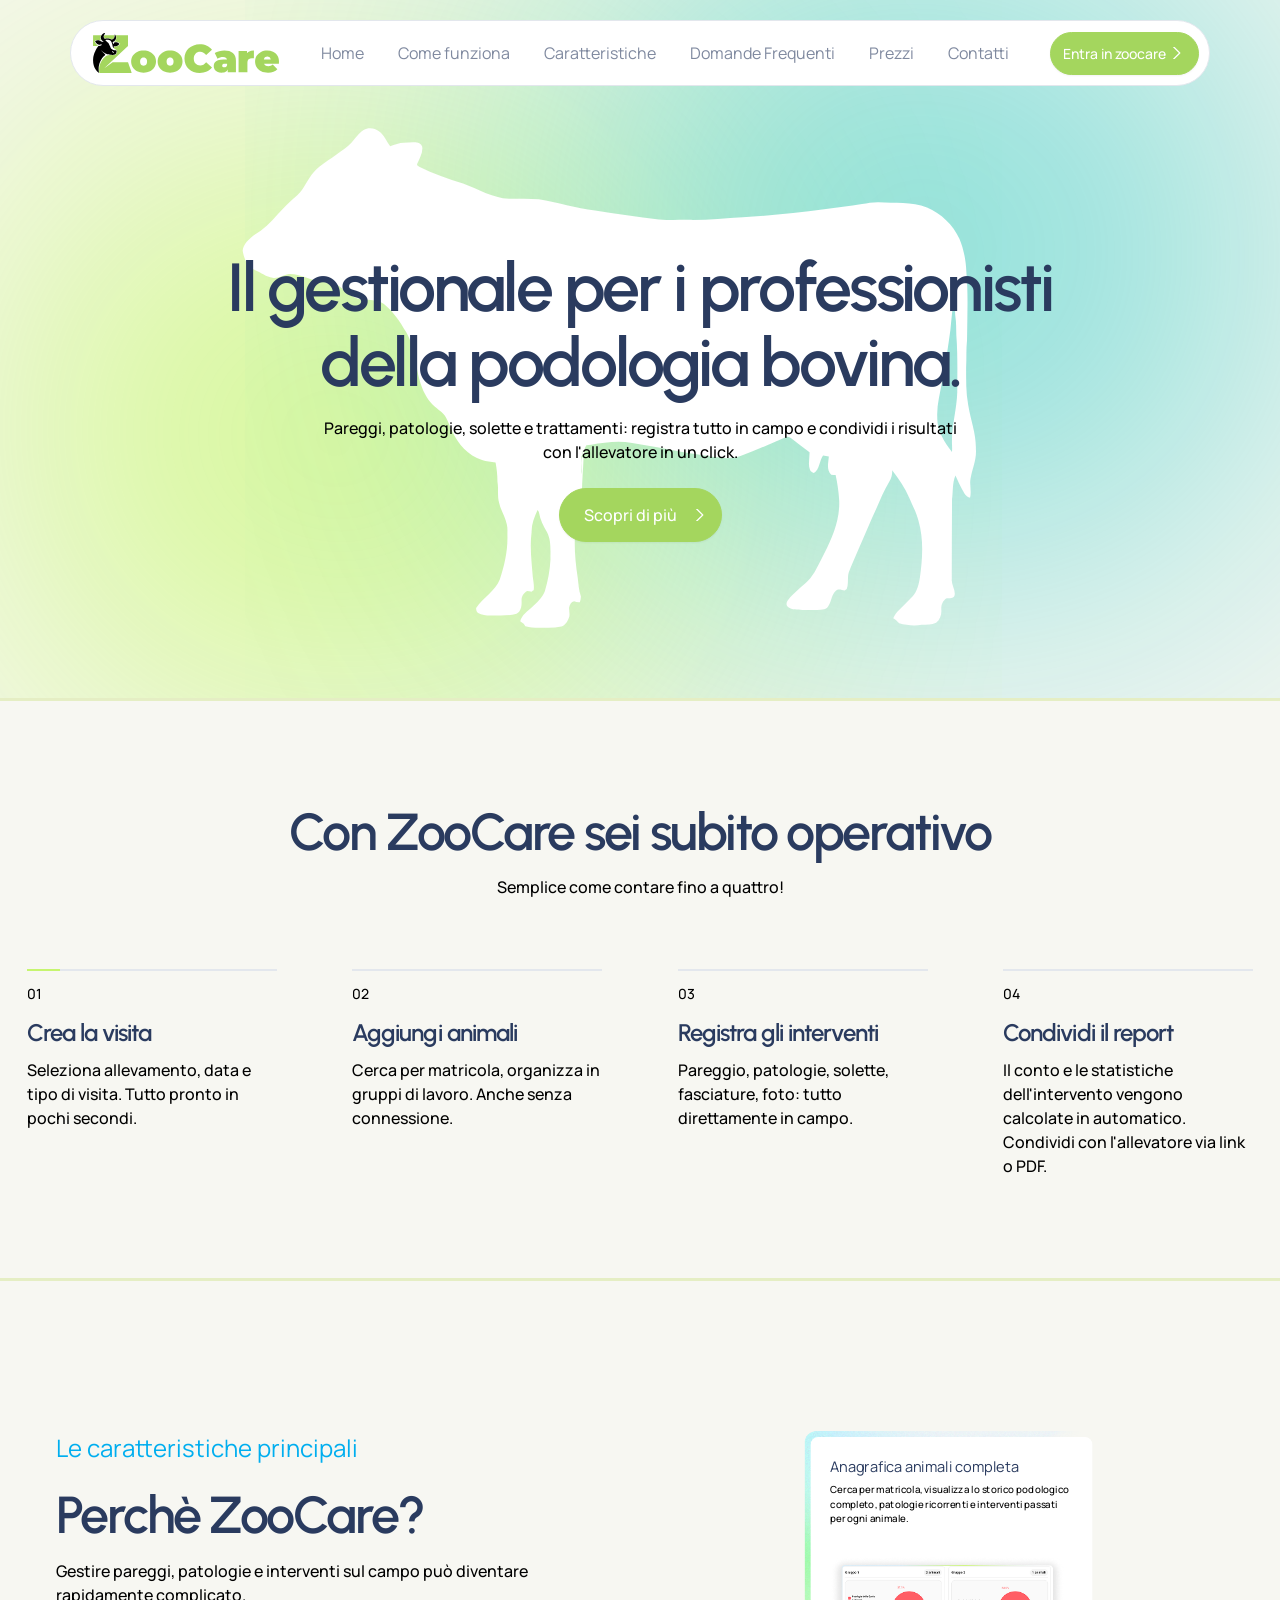
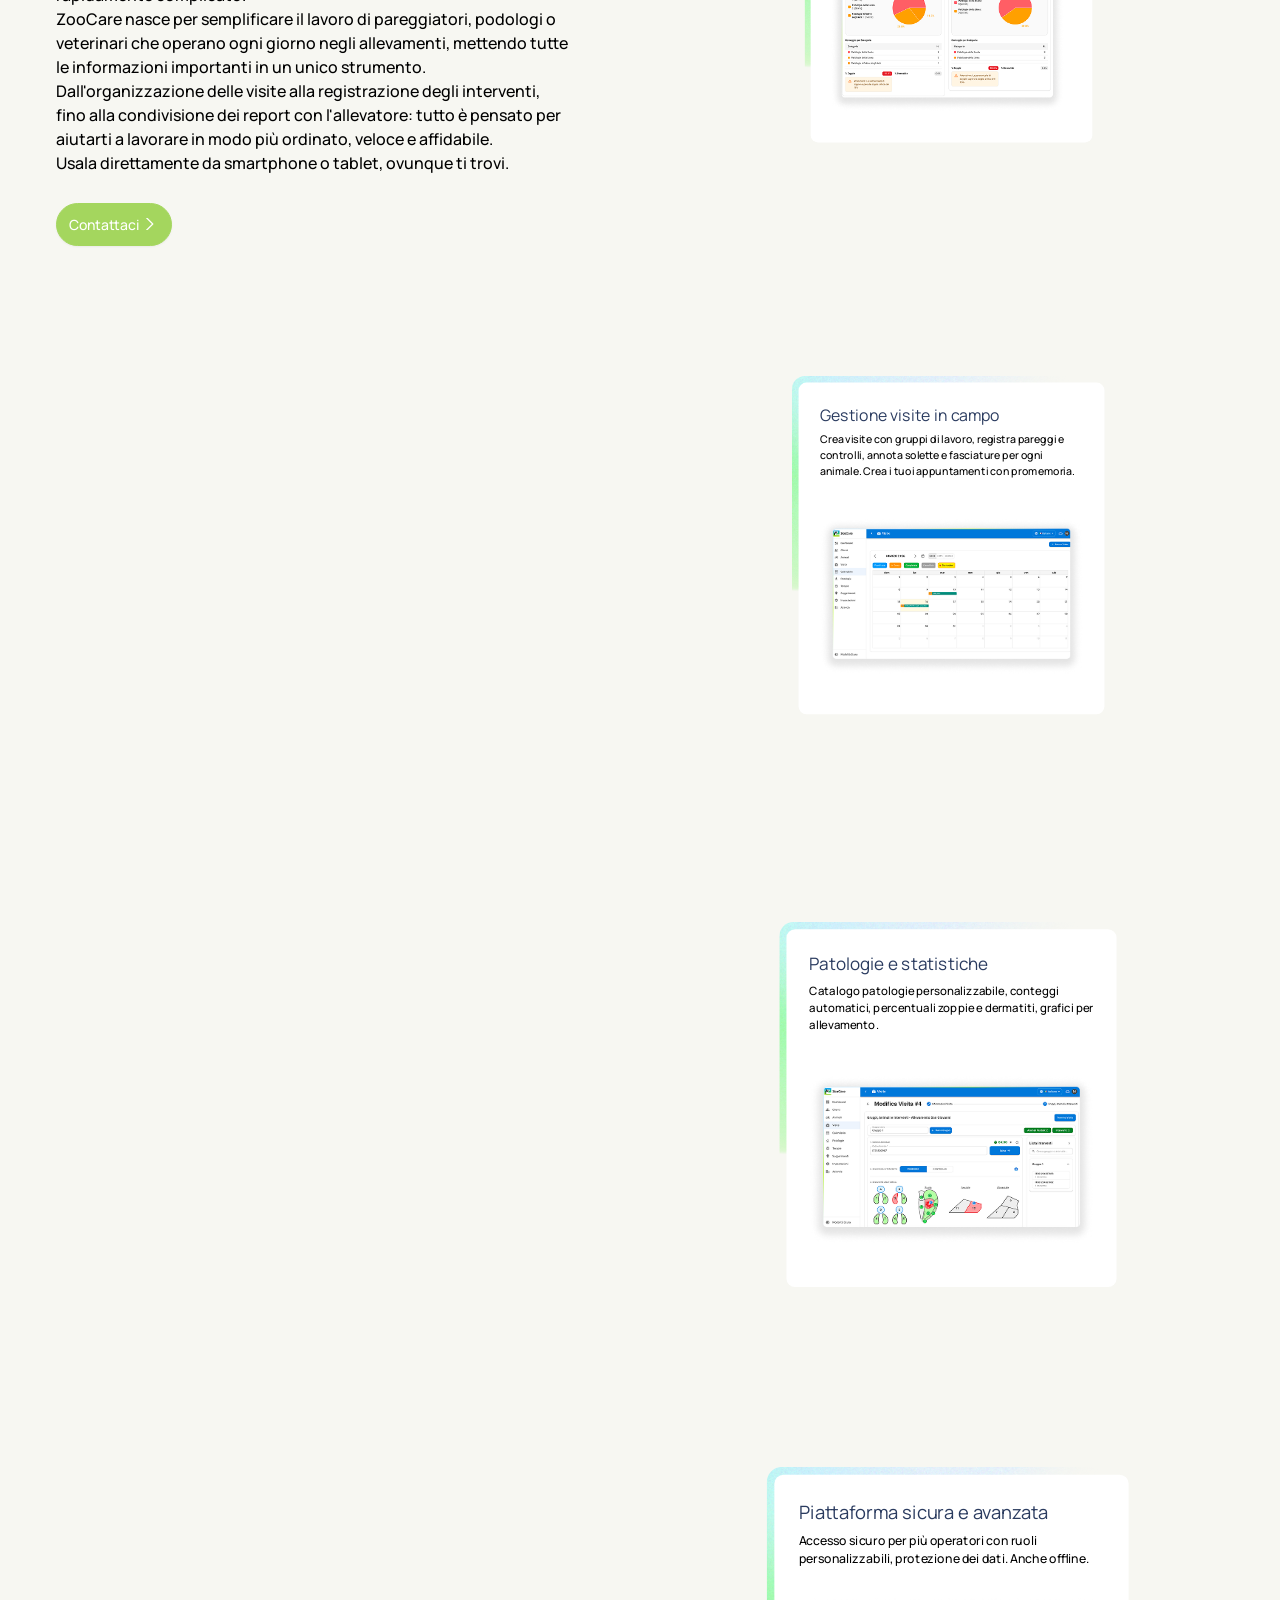
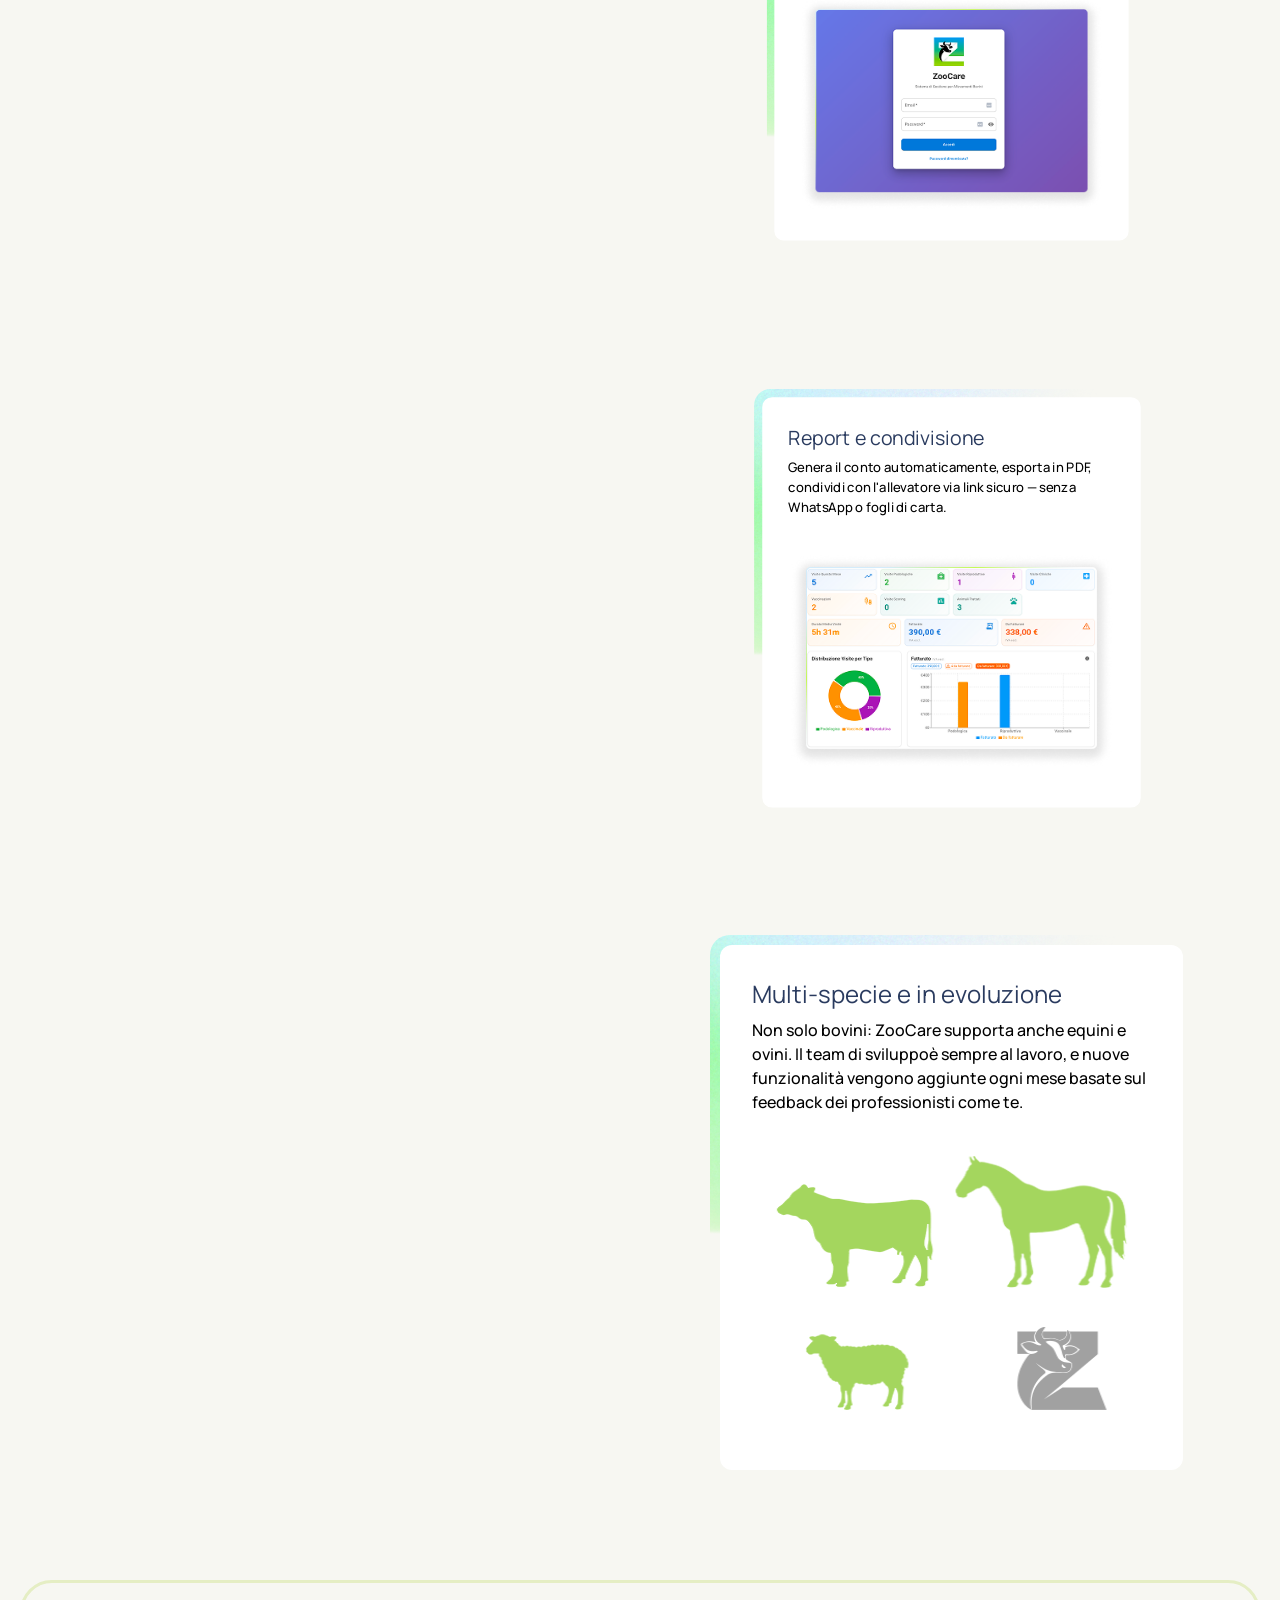
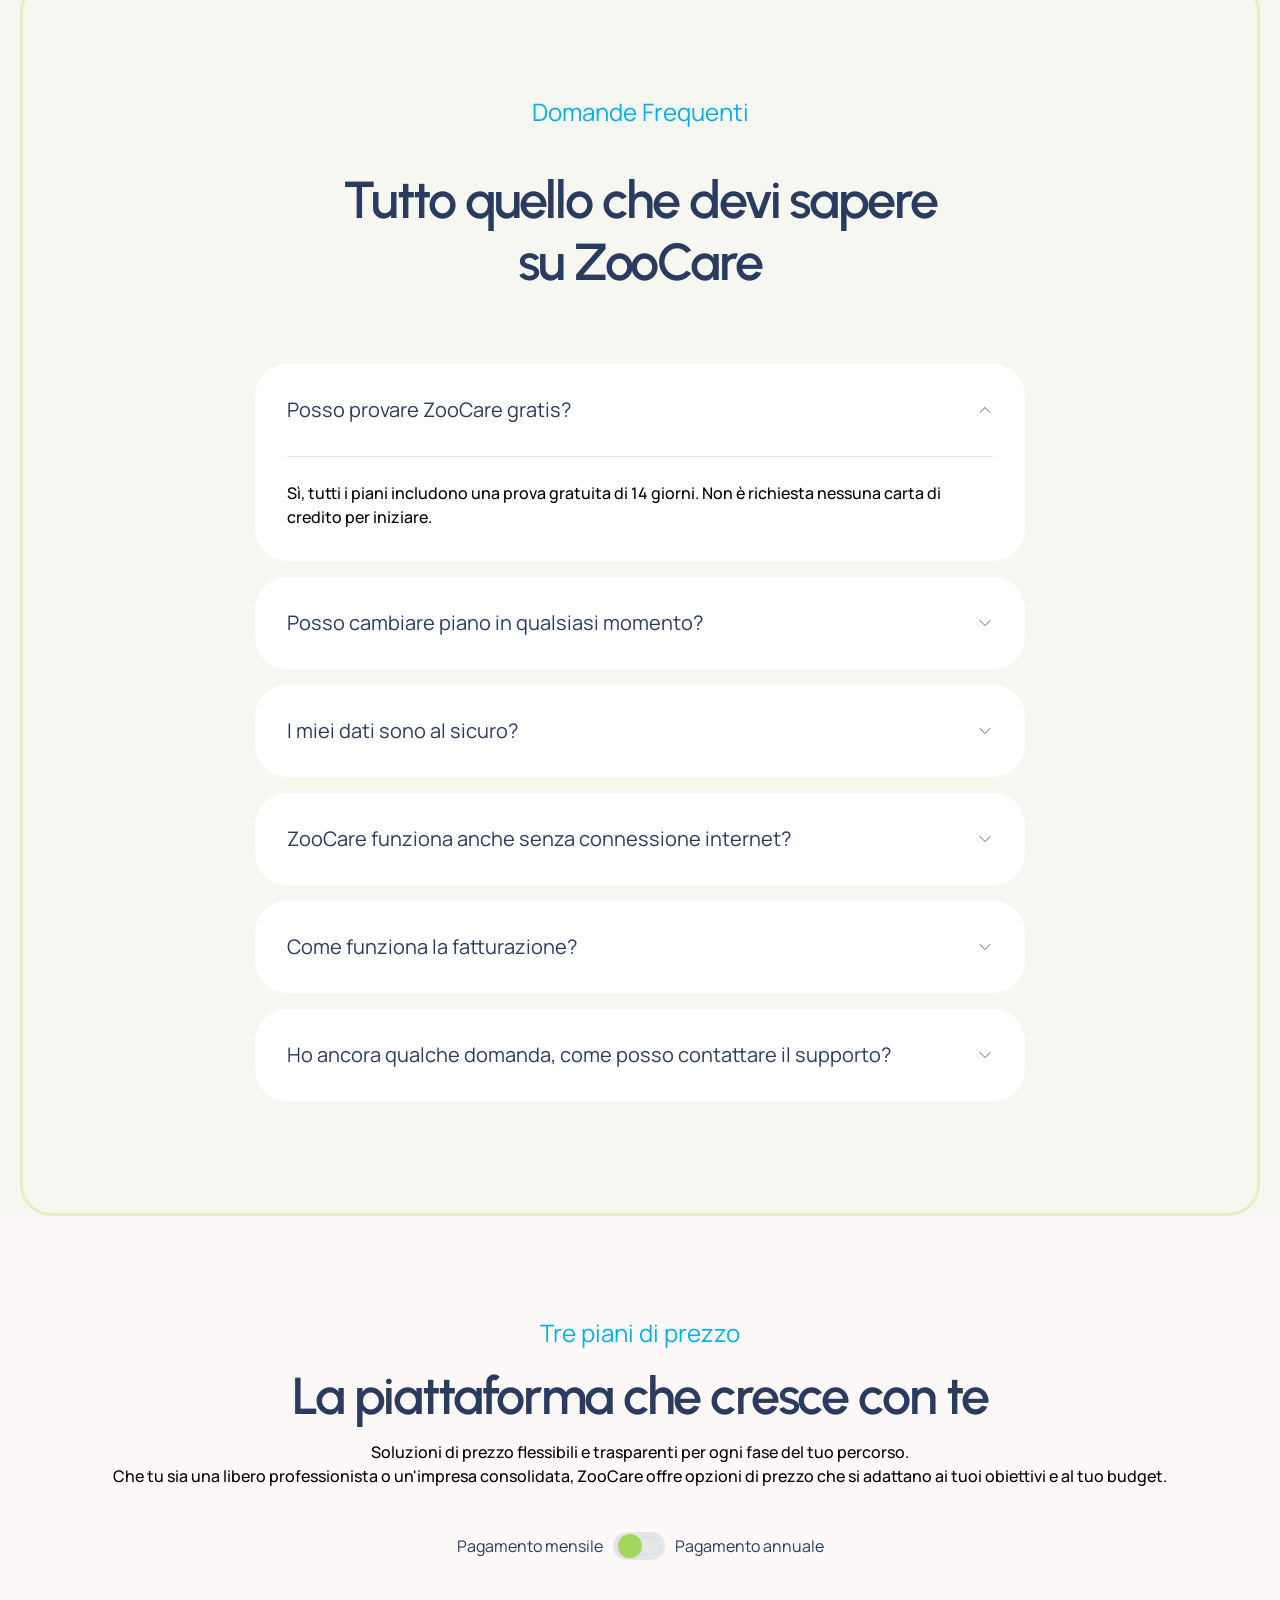
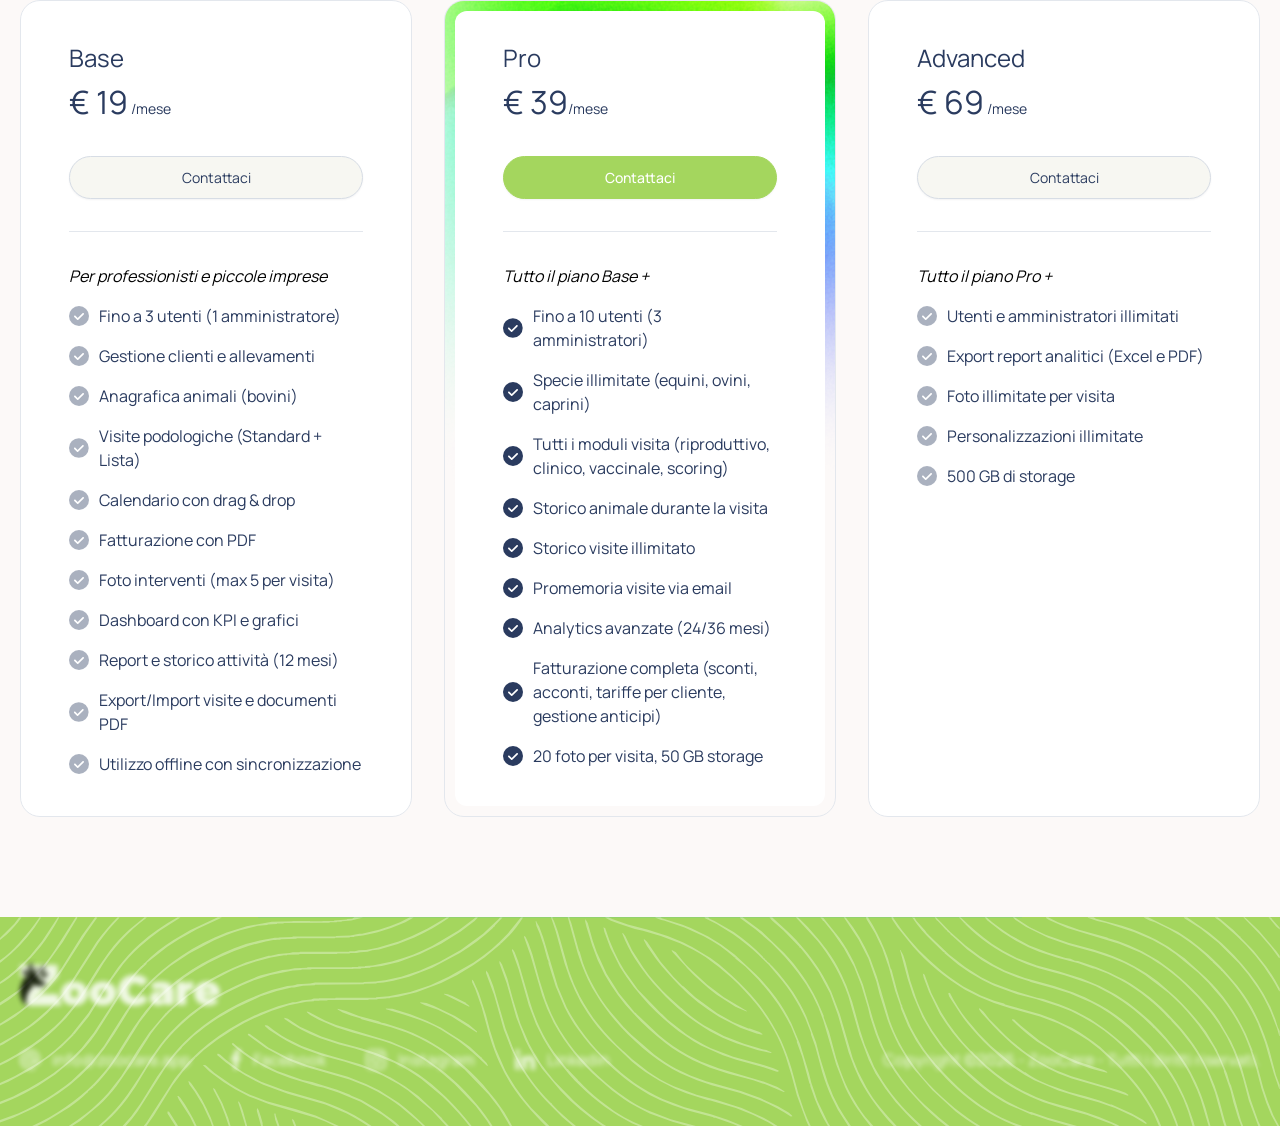
==== commit 36679cfd: "Deploy zoocare-website to / - 2026-04-09 19:10:23 UTC" ====
--- a/index.html
+++ b/index.html
@@ -94,7 +94,7 @@
 
     <title>ZooCare</title>
     
-    <link rel="stylesheet" href="/assets/index-TMapyif7.css">
+    <link rel="stylesheet" href="/assets/index-C8mbX-dS.css">
   </head>
   <body class="bg-background-1 dark:bg-background-5 overflow-x-hidden">
     <!-- =========================
@@ -131,10 +131,26 @@
         </li>
         <li class="nav-item relative cursor-pointer py-2.5">
           <a
+            href="#steps"
+            class="lenis-scroll-to hover:border-stroke-2 dark:hover:border-stroke-7 text-tagline-1 text-secondary/60 hover:text-secondary dark:text-accent/60 dark:hover:text-accent flex items-center gap-1 rounded-full border border-transparent px-4 py-2 font-normal transition-all duration-200"
+          >
+            <span>Come funziona</span>
+          </a>
+        </li>
+        <li class="nav-item relative cursor-pointer py-2.5">
+          <a
             href="#features"
             class="lenis-scroll-to hover:border-stroke-2 dark:hover:border-stroke-7 text-tagline-1 text-secondary/60 hover:text-secondary dark:text-accent/60 dark:hover:text-accent flex items-center gap-1 rounded-full border border-transparent px-4 py-2 font-normal transition-all duration-200"
           >
             <span>Caratteristiche</span>
+          </a>
+        </li>
+        <li class="nav-item relative cursor-pointer py-2.5">
+          <a
+            href="#faq"
+            class="lenis-scroll-to hover:border-stroke-2 dark:hover:border-stroke-7 text-tagline-1 text-secondary/60 hover:text-secondary dark:text-accent/60 dark:hover:text-accent flex items-center gap-1 rounded-full border border-transparent px-4 py-2 font-normal transition-all duration-200"
+          >
+            <span>Domande Frequenti</span>
           </a>
         </li>
         <li class="nav-item relative cursor-pointer py-2.5">
@@ -147,7 +163,7 @@
         </li>
         <li class="nav-item relative cursor-pointer py-2.5">
           <a
-            href="mailto:info@zoocare.app"
+            href="https://hub.zoocare.app/contact-us" target="_blank"
             class="hover:border-stroke-2 dark:hover:border-stroke-7 text-tagline-1 text-secondary/60 hover:text-secondary dark:text-accent/60 dark:hover:text-accent flex items-center gap-1 rounded-full border border-transparent px-4 py-2 font-normal transition-all duration-200"
           >
             <span>Contatti</span>
@@ -204,8 +220,18 @@
           </a>
         </li>
         <li>
+          <a href="#steps" class="text-tagline-1 font-normal text-secondary/60 dark:text-accent/60 transition-all duration-200 py-3 border-b border-stroke-4 dark:border-stroke-6 w-full text-left block">
+            Come funziona 
+          </a>
+        </li>
+        <li>
           <a href="#features" class="text-tagline-1 font-normal text-secondary/60 dark:text-accent/60 transition-all duration-200 py-3 border-b border-stroke-4 dark:border-stroke-6 w-full text-left block">
             Caratteristiche 
+          </a>
+        </li>
+        <li>
+          <a href="#faq" class="text-tagline-1 font-normal text-secondary/60 dark:text-accent/60 transition-all duration-200 py-3 border-b border-stroke-4 dark:border-stroke-6 w-full text-left block">
+            Domande Frequenti 
           </a>
         </li>
         <li>
@@ -242,11 +268,11 @@
     <!--Hero shape right item-->
     <div class="text-left max-lg:pt-[40px] max-md:pt-[0px] md:text-center">
       <h1 data-ns-animate data-delay="0.2" class="hero-title mb-4 tracking-tight">
-        Gestisci animali, visite e clienti.<br class="hidden md:block" />
-        Tutto in un’unica app.
+        Il gestionale per i professionisti<br class="hidden md:block" />
+        della podologia bovina.
       </h1>
       <p data-ns-animate data-delay="0.2" class="mx-auto mb-6 max-w-[650px]">
-        ZooCare è l’app progettata per i professionisti della cura degli animali: semplice, affidabile, veloce e sempre con te.
+        Pareggi, patologie, solette e trattamenti: registra tutto in campo e condividi i risultati con l'allevatore in un click.
       </p>
       <div data-ns-animate data-delay="0.6" class="block md:inline-block">
         <a
@@ -261,11 +287,131 @@
   </div>
 </section>
 
+      <!-- =========================
+Steps section
+===========================-->
+<section
+  class="py-16 md:py-[90px] lg:py-[100px] border-t-[3px] border-b-[3px] border-[#E5EEC4]"
+  aria-label="Application Steps"
+  id="steps"
+>
+  <div class="main-container">
+    <div class="space-y-0">
+      <div class="text-center space-y-3 md:space-y-5 max-w-[720px] mx-auto lg:mb-[70px] mb-12">
+        <div class="space-y-3">
+          <h2 data-ns-animate data-delay="0.3">
+            Con ZooCare sei subito operativo
+          </h2>
+          <p data-ns-animate data-delay="0.4">
+            Semplice come contare fino a quattro!
+          </p>          
+        </div>
+      </div>        
+      <div
+        class="progress-container flex flex-col lg:flex-row items-start justify-center xl:justify-normal gap-[62px] max-lg:px-5"
+      >
+        <!-- step one  -->
+        <div
+          data-ns-animate
+          class="space-y-3 md:max-w-[90%] lg:max-w-[250px] mx-auto w-full"
+          role="region"
+          aria-label="Step 1"
+        >
+          <!-- progress bar  -->
+          <div class="progress-bar w-full h-[2px] bg-stroke-2 relative dark:bg-stroke-6">
+            <div class="absolute progress-line w-[25%] left-0 bg-ns-green top-0 h-full"></div>
+          </div>
+          <!-- number -->
+          <p class="text-tagline-2 text-primary-500">01</p>
+
+          <!-- text  -->
+          <div class="space-y-2">
+            <h2 class="text-heading-5">Crea la visita</h2>
+            <p class="max-w-[260px] w-full">
+              Seleziona allevamento, data e tipo di visita. Tutto pronto in pochi secondi.
+            </p>
+          </div>
+        </div>
+
+        <!-- step two  -->
+        <div
+          data-ns-animate
+          class="space-y-3 md:max-w-[90%] lg:max-w-[250px] mx-auto w-full"
+          role="region"
+          aria-label="Step 2"
+        >
+          <!-- progress bar  -->
+          <div class="progress-bar w-full h-[2px] bg-stroke-2 relative dark:bg-stroke-6">
+            <div class="absolute progress-line w-[0%] left-0 bg-ns-green top-0 h-full"></div>
+          </div>
+          <!-- number -->
+          <p class="text-tagline-2 text-primary-500">02</p>
+
+          <!-- text  -->
+          <div class="space-y-2">
+            <h2 class="text-heading-5">Aggiungi animali</h2>
+            <p class="max-w-[260px] w-full">
+              Cerca per matricola, organizza in gruppi di lavoro. Anche senza connessione.
+            </p>
+          </div>
+        </div>
+
+        <!-- step three  -->
+        <div
+          data-ns-animate
+          class="space-y-3 md:max-w-[90%] lg:max-w-[250px] mx-auto w-full"
+          role="region"
+          aria-label="Step 3"
+        >
+          <!-- progress bar  -->
+          <div class="progress-bar w-full h-[2px] bg-stroke-2 relative dark:bg-stroke-6">
+            <div class="absolute progress-line w-[0%] left-0 bg-ns-green top-0 h-full"></div>
+          </div>
+          <!-- number -->
+          <p class="text-tagline-2 text-primary-500">03</p>
+
+          <!-- text  -->
+          <div class="space-y-2">
+            <h2 class="text-heading-5">Registra gli interventi</h2>
+            <p class="max-w-[260px] w-full">
+              Pareggio, patologie, solette, fasciature, foto: tutto direttamente in campo.
+            </p>
+          </div>
+        </div>
+
+        <!-- step four  -->
+        <div
+          data-ns-animate
+          class="space-y-3 md:max-w-[90%] lg:max-w-[250px] mx-auto w-full"
+          role="region"
+          aria-label="Step 4"
+        >
+          <!-- progress bar  -->
+          <div class="progress-bar w-full h-[2px] bg-stroke-2 relative dark:bg-stroke-6">
+            <div class="absolute progress-line w-[0%] left-0 bg-ns-green top-0 h-full"></div>
+          </div>
+          <!-- number -->
+          <p class="text-tagline-2 text-primary-500">04</p>
+
+          <!-- text  -->
+          <div class="space-y-2">
+            <h2 class="text-heading-5">Condividi il report</h2>
+            <p class="max-w-[260px] w-full">
+              Il conto e le statistiche dell'intervento vengono calcolate in automatico. Condividi con l'allevatore via link o PDF.
+            </p>
+          </div>
+        </div>
+      </div>
+
+    </div>
+  </div>
+</section>
+
       <!-- =========================
-Integration section
+Features section
 ===========================-->
 <section
-  class="pt-16 px-9 bg-background-1 bg-[url('/images/bg-waves-green.svg')] bg-fixed md:pt-20 lg:pt-[90px] xl:pt-[150px] pb-8 md:pb-10 lg:pb-[90px] xl:pb-[200px]" id="features"
+  class="pt-16 px-9 bg-background-1 bg-[url('/images/bg-waves-green.svg')] bg-fixed md:pt-20 lg:pt-[90px] xl:pt-[150px] pb-4 md:pb-5 lg:pb-[45px] xl:pb-[100px]" id="features"
 >
   <div>
     <div class="main-container">
@@ -278,10 +424,10 @@
             Perchè ZooCare?
           </h2>
           <p data-ns-animate data-delay="0.4" class="mb-7 lg:max-w-[620px]">
-            Gestire clienti, animali e interventi sul campo può diventare rapidamente complicato.<br/>
-Questa app nasce per semplificare il lavoro dei professionisti che operano ogni giorno negli allevamenti, mettendo tutte le informazioni importanti in un unico strumento.<br/>
-Dall’organizzazione delle attività alla registrazione delle visite, fino alla gestione dei dati e dei documenti: tutto è pensato per aiutarti a lavorare in modo più ordinato, veloce e affidabile.<br/>
-Usala direttamente da smartphone o tablet, ovunque ti trovi, e tieni sempre sotto controllo la tua attività.
+            Gestire pareggi, patologie e interventi sul campo può diventare rapidamente complicato.<br/>
+ZooCare nasce per semplificare il lavoro di pareggiatori, podologi o veterinari che operano ogni giorno negli allevamenti, mettendo tutte le informazioni importanti in un unico strumento.<br/>
+Dall'organizzazione delle visite alla registrazione degli interventi, fino alla condivisione dei report con l'allevatore: tutto è pensato per aiutarti a lavorare in modo più ordinato, veloce e affidabile.<br/>
+Usala direttamente da smartphone o tablet, ovunque ti trovi.
           </p>
           <div data-ns-animate data-delay="0.5">
             <a
@@ -315,9 +461,9 @@
 
               <figure class="p-8 bg-white dark:bg-background-5 rounded-xl space-y-6">
                 <figcaption class="space-y-2">
-                  <h5>Gestione animali completa</h5>
+                  <h5>Anagrafica animali completa</h5>
                   <p class="max-w-[450px]">
-                    Schede anagrafiche dettagliate con storico e gruppi dinamici. Statistiche e report stampabili.
+                    Cerca per matricola, visualizza lo storico podologico completo, patologie ricorrenti e interventi passati per ogni animale.
                   </p>
                 </figcaption>
                 <figure class="max-w-[385px] w-full">
@@ -348,9 +494,10 @@
 
               <figure class="p-8 bg-white dark:bg-background-5 rounded-xl space-y-6">
                 <figcaption class="space-y-2">
-                  <h5>Visite e clienti sotto controllo</h5>
+                  <h5>Gestione visite in campo</h5>
                   <p class="max-w-[450px]">
-                    Anagrafica clienti completa, calendario appuntamenti con promemoria.
+                    Crea visite con gruppi di lavoro, registra pareggi e controlli, annota solette e fasciature per ogni animale.
+                    Crea i tuoi appuntamenti con promemoria.
                   </p>
                 </figcaption>
                 <div class="rounded-2xl overflow-hidden max-w-[400px] w-full">
@@ -381,8 +528,8 @@
 
               <figure class="p-8 bg-white dark:bg-background-5 rounded-xl space-y-6">
                 <figcaption class="space-y-2">
-                  <h5>La salute dei vostri animali</h5>
-                  <p class="max-w-[450px]">Registrazione dettagliata delle visite e interventi podoligici con annotazioni, monitoraggio patologie e terapie.</p>
+                  <h5>Patologie e statistiche</h5>
+                  <p class="max-w-[450px]">Catalogo patologie personalizzabile, conteggi automatici, percentuali zoppie e dermatiti, grafici per allevamento.</p>
                 </figcaption>
                 <div class="rounded-2xl overflow-hidden max-w-[400px] w-full">
                   <img
@@ -418,13 +565,11 @@
                   </p>
                 </figcaption>
                 <div class="rounded-2xl overflow-hidden max-w-[400px] w-full">
-                  <a href="./process.html">
-                    <img
-                      src="./images/screen04.png"
-                      alt="case icon"
-                      class="w-full dark:hidden rounded-xl md:max-h-[300px] md:min-h-[300px]"
-                    />
-                  </a>
+                  <img
+                    src="./images/screen04.png"
+                    alt="case icon"
+                    class="w-full dark:hidden rounded-xl md:max-h-[300px] md:min-h-[300px]"
+                  />
                 </div>
               </figure>
             </div>
@@ -447,28 +592,332 @@
 
               <figure class="p-8 bg-white dark:bg-background-5 rounded-xl space-y-6">
                 <figcaption class="space-y-2">
-                  <h5>...e molto altro in futuro!</h5>
+                  <h5>Report e condivisione</h5>
                   <p class="max-w-[450px]">
-                   La piattaforma è in continua evoluzione. Più funzionalità, più integrazioni, per una gestione sempre più completa.
+                   Genera il conto automaticamente, esporta in PDF, condividi con l'allevatore via link sicuro — senza WhatsApp o fogli di carta.
                   </p>
                 </figcaption>
                 <div class="rounded-2xl overflow-hidden max-w-[400px] w-full">
-                  <a href="./process.html">
-                    <img
-                      src="./images/screen05.png"
-                      alt="case icon"
-                      class="w-full dark:hidden rounded-xl md:max-h-[300px] md:min-h-[300px]"
-                    />
-                  </a>
+                  <img
+                    src="./images/screen05.png"
+                    alt="case icon"
+                    class="w-full dark:hidden rounded-xl md:max-h-[300px] md:min-h-[300px]"
+                  />
                 </div>
               </figure>
             </div>
-          </div>          
+          </div> 
+          <!--Case Item 6-->
+          <div
+            class="stack-cards__item js-stack-cards__item lg:max-w-[483px] max-w-full max-sm:min-h-[433px]"
+          >
+            <div class="p-2.5 rounded-[20px] relative z-[10] overflow-hidden">
+              <!-- gradient border img  -->
+              <figure
+                class="absolute z-[-1] w-[600px] md:w-[900px] xl:w-[1050px] top-[-75%] md:top-[-111%] left-[-65%] md:left-[-103%] rotate-[-41deg] select-none pointer-events-none"
+              >
+                <img
+                  src="./images/ns-img-520.png"
+                  alt="gradient-border"
+                  class="w-full h-full object-cover"
+                />
+              </figure>
+
+              <figure class="p-8 bg-white dark:bg-background-5 rounded-xl space-y-6">
+                <figcaption class="space-y-2">
+                  <h5>Multi-specie e in evoluzione</h5>
+                  <p class="max-w-[450px]">
+                   Non solo bovini: ZooCare supporta anche equini e ovini. Il team di sviluppoè sempre al lavoro, e nuove funzionalità vengono aggiunte ogni mese basate sul feedback dei professionisti come te.
+                  </p>
+                </figcaption>
+                <div class="rounded-2xl overflow-hidden max-w-[400px] w-full">
+                  <img
+                    src="./images/screen06.png"
+                    alt="case icon"
+                    class="w-full dark:hidden rounded-xl md:max-h-[300px] md:min-h-[300px]"
+                  />
+                </div>
+              </figure>
+            </div>
+          </div>                    
         </div>
       </div>
     </div>
   </div>
 </section>
+
+      <!-- ============================ -->
+<!-- FAQ -->
+<!-- ============================ -->
+
+<section class="max-[1920px]:px-5 bg-background-1 bg-[url('/images/bg-waves-green.svg')] bg-fixed " id="faq" aria-label="Frequently Asked Questions">
+  <div
+    class="bg-background-1 max-w-[1880px] mx-auto lg:py-25 md:py-20 py-18 xl:py-28 rounded-2xl md:rounded-4xl border-[3px] border-[#E5EEC4]"
+    data-ns-animate
+    data-delay="0.1"
+  >
+    <div class="main-container">
+      <div class="text-center space-y-3 md:space-y-5 max-w-[720px] mx-auto lg:mb-[70px] mb-12">
+        <h5 data-ns-animate data-delay="0.2" class="text-accent pb-5">Domande Frequenti</h5>
+        <div class="space-y-3">
+          <h2 data-ns-animate data-delay="0.3">
+            Tutto quello che devi sapere<br/>su ZooCare
+          </h2>
+        </div>
+      </div>
+      <div class="accordion max-w-[770px] mx-auto space-y-4">
+        <div
+          class="accordion-item active-accordion bg-white rounded-2xl md:rounded-4xl px-6 md:px-8"
+        >
+          <button
+            class="accordion-action flex items-center cursor-pointer justify-between py-6 md:py-8 w-full"
+          >
+            <span
+              class="flex-1 text-left lg:text-heading-6 text-tagline-1 font-normal text-secondary"
+            >
+              Posso provare ZooCare gratis?
+            </span>
+            <!-- =========================
+Accordian Icon
+===========================-->
+<span class="accordion-arrow ml-2.5 block sm:ml-auto">
+  <svg
+    xmlns="http://www.w3.org/2000/svg"
+    fill="none"
+    viewBox="0 0 24 24"
+    stroke="currentColor"
+    width="16"
+    height="16"
+  >
+    <path
+      stroke-opacity="0.8"
+      stroke-width="1.5"
+      stroke-linecap="round"
+      stroke-linejoin="round"
+      d="m19.5 8.25-7.5 7.5-7.5-7.5"
+      class="stroke-secondary dark:stroke-accent"
+    />
+  </svg>
+</span>
+
+          </button>
+          <div class="accordion-content">
+            <div class="border-t border-t-stroke-2 pt-6 pb-8">
+              <p>
+                Sì, tutti i piani includono una prova gratuita di 14 giorni. Non è richiesta nessuna carta di credito per iniziare.
+              </p>
+            </div>
+          </div>
+        </div>
+        <div class="accordion-item bg-white rounded-2xl md:rounded-4xl px-6 md:px-8">
+          <button
+            class="accordion-action flex items-center cursor-pointer justify-between py-6 md:py-8 w-full"
+          >
+            <span
+              class="flex-1 text-left lg:text-heading-6 text-tagline-1 font-normal text-secondary"
+            >
+              Posso cambiare piano in qualsiasi momento?
+            </span>
+            <!-- =========================
+Accordian Icon
+===========================-->
+<span class="accordion-arrow ml-2.5 block sm:ml-auto">
+  <svg
+    xmlns="http://www.w3.org/2000/svg"
+    fill="none"
+    viewBox="0 0 24 24"
+    stroke="currentColor"
+    width="16"
+    height="16"
+  >
+    <path
+      stroke-opacity="0.8"
+      stroke-width="1.5"
+      stroke-linecap="round"
+      stroke-linejoin="round"
+      d="m19.5 8.25-7.5 7.5-7.5-7.5"
+      class="stroke-secondary dark:stroke-accent"
+    />
+  </svg>
+</span>
+
+          </button>
+          <div class="accordion-content">
+            <div class="border-t border-t-stroke-2 pt-6 pb-8">
+              <p>
+                Certo. Puoi fare upgrade o downgrade del tuo piano in qualsiasi momento dalla dashboard. La differenza di prezzo viene calcolata automaticamente.
+              </p>
+            </div>
+          </div>
+        </div>
+        <div class="accordion-item bg-white rounded-2xl md:rounded-4xl px-6 md:px-8">
+          <button
+            class="accordion-action flex items-center cursor-pointer justify-between py-6 md:py-8 w-full"
+          >
+            <span
+              class="flex-1 text-left lg:text-heading-6 text-tagline-1 font-normal text-secondary"
+            >
+              I miei dati sono al sicuro?
+            </span>
+            <!-- =========================
+Accordian Icon
+===========================-->
+<span class="accordion-arrow ml-2.5 block sm:ml-auto">
+  <svg
+    xmlns="http://www.w3.org/2000/svg"
+    fill="none"
+    viewBox="0 0 24 24"
+    stroke="currentColor"
+    width="16"
+    height="16"
+  >
+    <path
+      stroke-opacity="0.8"
+      stroke-width="1.5"
+      stroke-linecap="round"
+      stroke-linejoin="round"
+      d="m19.5 8.25-7.5 7.5-7.5-7.5"
+      class="stroke-secondary dark:stroke-accent"
+    />
+  </svg>
+</span>
+
+          </button>
+          <div class="accordion-content">
+            <div class="border-t border-t-stroke-2 pt-6 pb-8">
+              <p>
+                Assolutamente. I dati sono crittografati e conservati su server sicuri in Europa. Backup automatici giornalieri e accesso protetto con ruoli personalizzabili.
+              </p>
+            </div>
+          </div>
+        </div>
+        <div class="accordion-item bg-white rounded-2xl md:rounded-4xl px-6 md:px-8">
+          <button
+            class="accordion-action flex items-center cursor-pointer justify-between py-6 md:py-8 w-full"
+          >
+            <span
+              class="flex-1 text-left lg:text-heading-6 text-tagline-1 font-normal text-secondary"
+            >
+              ZooCare funziona anche senza connessione internet?
+            </span>
+            <!-- =========================
+Accordian Icon
+===========================-->
+<span class="accordion-arrow ml-2.5 block sm:ml-auto">
+  <svg
+    xmlns="http://www.w3.org/2000/svg"
+    fill="none"
+    viewBox="0 0 24 24"
+    stroke="currentColor"
+    width="16"
+    height="16"
+  >
+    <path
+      stroke-opacity="0.8"
+      stroke-width="1.5"
+      stroke-linecap="round"
+      stroke-linejoin="round"
+      d="m19.5 8.25-7.5 7.5-7.5-7.5"
+      class="stroke-secondary dark:stroke-accent"
+    />
+  </svg>
+</span>
+
+          </button>
+          <div class="accordion-content">
+            <div class="border-t border-t-stroke-2 pt-6 pb-8">
+              <p>
+                Sì. Puoi registrare visite e interventi anche offline. Quando torni online, i dati si sincronizzano automaticamente.
+              </p>
+            </div>
+          </div>
+        </div>
+        <div class="accordion-item bg-white rounded-2xl md:rounded-4xl px-6 md:px-8">
+          <button
+            class="accordion-action flex items-center cursor-pointer justify-between py-6 md:py-8 w-full"
+          >
+            <span
+              class="flex-1 text-left lg:text-heading-6 text-tagline-1 font-normal text-secondary"
+            >
+              Come funziona la fatturazione?
+            </span>
+            <!-- =========================
+Accordian Icon
+===========================-->
+<span class="accordion-arrow ml-2.5 block sm:ml-auto">
+  <svg
+    xmlns="http://www.w3.org/2000/svg"
+    fill="none"
+    viewBox="0 0 24 24"
+    stroke="currentColor"
+    width="16"
+    height="16"
+  >
+    <path
+      stroke-opacity="0.8"
+      stroke-width="1.5"
+      stroke-linecap="round"
+      stroke-linejoin="round"
+      d="m19.5 8.25-7.5 7.5-7.5-7.5"
+      class="stroke-secondary dark:stroke-accent"
+    />
+  </svg>
+</span>
+
+          </button>
+          <div class="accordion-content">
+            <div class="border-t border-t-stroke-2 pt-6 pb-8">
+              <p>
+                Puoi scegliere tra pagamento mensile o annuale (con sconto). La fattura viene emessa automaticamente ad ogni rinnovo. Puoi disdire in qualsiasi momento.
+              </p>
+            </div>
+          </div>
+        </div>
+        <div class="accordion-item bg-white rounded-2xl md:rounded-4xl px-6 md:px-8">
+          <button
+            class="accordion-action flex items-center cursor-pointer justify-between py-6 md:py-8 w-full"
+          >
+            <span
+              class="flex-1 text-left lg:text-heading-6 text-tagline-1 font-normal text-secondary"
+            >
+              Ho ancora qualche domanda, come posso contattare il supporto?
+            </span>
+            <!-- =========================
+Accordian Icon
+===========================-->
+<span class="accordion-arrow ml-2.5 block sm:ml-auto">
+  <svg
+    xmlns="http://www.w3.org/2000/svg"
+    fill="none"
+    viewBox="0 0 24 24"
+    stroke="currentColor"
+    width="16"
+    height="16"
+  >
+    <path
+      stroke-opacity="0.8"
+      stroke-width="1.5"
+      stroke-linecap="round"
+      stroke-linejoin="round"
+      d="m19.5 8.25-7.5 7.5-7.5-7.5"
+      class="stroke-secondary dark:stroke-accent"
+    />
+  </svg>
+</span>
+
+          </button>
+          <div class="accordion-content">
+            <div class="border-t border-t-stroke-2 pt-6 pb-8">
+              <p>
+                Puoi scriverci a <a href="mailto:info@zoocare.app">info@zoocare.app</a> oppure tramite il form di contatto su <a href="https://hub.zoocare.app">hub.zoocare.app</a>. Rispondiamo entro 24 ore.
+              </p>
+            </div>
+          </div>
+        </div>
+      </div>
+    </div>
+  </div>
+</section>
 
       <!-- =========================
 Pricing section
@@ -1359,7 +1808,7 @@
 <script src="./vendor/stack-card.min.js"></script>
 
 
-  <script  src="/assets/index-DRffuRfy.js"></script>+  <script  src="/assets/index-CYdLIMCA.js"></script> 
 </footer>
 
